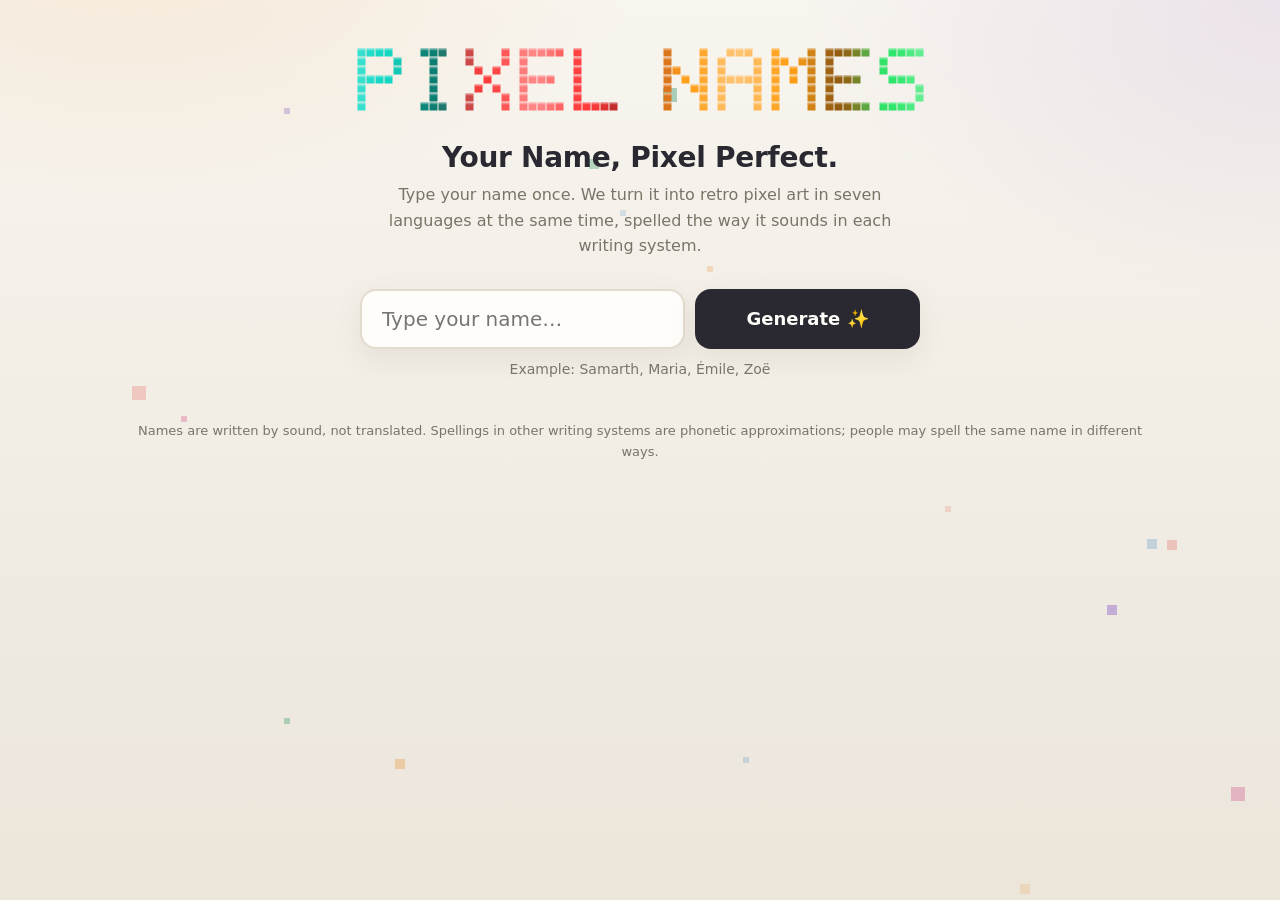
==== index.html @ 426156c0 "Rename Pixel Names – Your Name, Pixel Perfect.html to index.html" ====
<!DOCTYPE html>
<html lang="en">
<head>
<meta charset="utf-8">
<meta name="viewport" content="width=device-width, initial-scale=1, viewport-fit=cover">
<title>Pixel Names – Your Name, Pixel Perfect</title>
<style>
:root{--bg1:#f8f5ef;--bg2:#ebe5da;--card:#fffdf9;--art:#f3eee5;--ink:#2a2830;--mut:#7a7467;--line:#e2dccf;--btn:#2a2830;--btnt:#fffdf9;--sh:0 10px 30px rgba(60,50,30,.08);
box-sizing:border-box;padding-top:env(safe-area-inset-top,0px);padding-bottom:env(safe-area-inset-bottom,0px)}
@media (prefers-color-scheme:dark){:root:not([data-theme="light"]){--bg1:#1b1a1f;--bg2:#141317;--card:#242229;--art:#1c1b20;--ink:#f1ede4;--mut:#a29c8f;--line:#35323b;--btn:#f1ede4;--btnt:#1b1a1f;--sh:0 10px 30px rgba(0,0,0,.35)}}
:root[data-theme="dark"]{--bg1:#1b1a1f;--bg2:#141317;--card:#242229;--art:#1c1b20;--ink:#f1ede4;--mut:#a29c8f;--line:#35323b;--btn:#f1ede4;--btnt:#1b1a1f;--sh:0 10px 30px rgba(0,0,0,.35)}
html{scroll-padding-top:env(safe-area-inset-top,0px)}
*{box-sizing:border-box}
body{margin:0;min-height:100vh;color:var(--ink);font-family:Inter,"Segoe UI",system-ui,-apple-system,sans-serif;background:var(--bg1);
background-image:radial-gradient(900px 500px at 10% -10%,rgba(232,150,58,.14),transparent 60%),radial-gradient(800px 500px at 100% 0%,rgba(139,92,199,.12),transparent 60%),linear-gradient(180deg,var(--bg1),var(--bg2));background-attachment:fixed}
.deco{position:fixed;z-index:0;pointer-events:none;opacity:.5;animation:fl 3s cubic-bezier(.5,0,.5,1) infinite alternate;will-change:transform}
@keyframes fl{from{transform:translate3d(0,0,0)}to{transform:translate3d(0,-80px,0)}}
main{position:relative;z-index:1;max-width:1080px;margin:0 auto;padding:44px 20px 64px}
header{text-align:center}
.sr{position:absolute;width:1px;height:1px;overflow:hidden;clip:rect(0 0 0 0)}
#title{max-width:100%;height:auto}
.sub{font-size:clamp(20px,4vw,28px);font-weight:650;margin:22px 0 8px;letter-spacing:-.01em}
.lead{max-width:520px;margin:0 auto;color:var(--mut);line-height:1.6;font-size:16px}
.box{max-width:560px;margin:30px auto 0;display:flex;gap:10px;flex-wrap:wrap}
.box input{flex:1 1 240px;min-width:0;font:inherit;font-size:20px;padding:16px 20px;border-radius:16px;border:2px solid var(--line);background:var(--card);color:var(--ink);box-shadow:var(--sh);outline:none;transition:border-color .2s,transform .2s}
.box input:focus{border-color:#8a5cc7}
.box input.shake{animation:sh .4s}
@keyframes sh{25%{transform:translateX(-7px)}75%{transform:translateX(7px)}}
button{font:inherit;cursor:pointer}
.go{flex:1 1 140px;padding:16px 26px;border-radius:16px;border:0;font-size:18px;font-weight:700;background:var(--btn);color:var(--btnt);box-shadow:var(--sh);transition:transform .15s,opacity .2s}
.go:hover{transform:translateY(-2px)}.go:active{transform:translateY(1px)}
.hint{margin:12px 0 0;font-size:14px;color:var(--mut);min-height:20px}
#results{margin-top:44px;display:none}
.rh{display:flex;align-items:center;justify-content:space-between;gap:12px;flex-wrap:wrap;margin-bottom:18px}
.rh h2{margin:0;font-size:20px}
.all{padding:11px 18px;border-radius:12px;border:2px solid var(--ink);background:transparent;color:var(--ink);font-weight:650;transition:background .2s,color .2s}
.all:hover{background:var(--ink);color:var(--bg1)}
.grid{display:grid;grid-template-columns:repeat(auto-fit,minmax(min(100%,330px),1fr));gap:20px}
.card{background:var(--card);border:1px solid var(--line);border-radius:22px;padding:18px;box-shadow:var(--sh);display:flex;flex-direction:column;gap:12px;opacity:0;transform:translateY(16px);animation:up .6s cubic-bezier(.2,.8,.2,1) forwards}
@keyframes up{to{opacity:1;transform:none}}
.ch{display:flex;align-items:center;gap:10px}
.dot{width:12px;height:12px;border-radius:3px}
.ln{font-weight:700;font-size:17px}.nat{color:var(--mut);font-size:14px}
.art{background:var(--art);border-radius:14px;min-height:140px;display:grid;place-items:center;overflow:hidden;padding:6px}
.art canvas{display:block;max-width:100%}
.txt{font-size:22px;font-weight:650;text-align:center;overflow-wrap:anywhere}
.note{font-size:13px;color:var(--mut);text-align:center;margin-top:-6px;line-height:1.4}
.dl{padding:12px;border-radius:12px;border:1px solid var(--line);background:transparent;color:var(--ink);font-weight:650;transition:background .2s}
.dl:hover{background:var(--art)}
footer{margin-top:40px;text-align:center;color:var(--mut);font-size:13px;line-height:1.6}
#toast{position:fixed;left:50%;bottom:calc(24px + env(safe-area-inset-bottom,0px));transform:translate(-50%,30px);background:var(--btn);color:var(--btnt);padding:11px 18px;border-radius:12px;font-size:14px;opacity:0;transition:.3s;z-index:9;pointer-events:none}
#toast.on{opacity:1;transform:translate(-50%,0)}
@media (prefers-reduced-motion:reduce){*{animation-duration:.01s!important}.deco{animation:none!important}}
</style>
</head>
<body>
<main>
<header>
<h1 class="sr">Pixel Names</h1>
<canvas id="title" aria-hidden="true"></canvas>
<p class="sub">Your Name, Pixel Perfect.</p>
<p class="lead">Type your name once. We turn it into retro pixel art in seven languages at the same time, spelled the way it sounds in each writing system.</p>
<div class="box">
<input id="name" type="text" maxlength="24" placeholder="Type your name…" autocomplete="off" aria-label="Your name">
<button class="go" id="go">Generate ✨</button>
</div>
<p class="hint" id="hint">Example: Samarth, Maria, Émile, Zoë</p>
</header>
<section id="results" aria-live="polite">
<div class="rh"><h2 id="rt"></h2><button class="all" id="all">⬇ Download all (one image)</button></div>
<div class="grid" id="grid"></div>
</section>
<footer>Names are written by sound, not translated. Spellings in other writing systems are phonetic approximations; people may spell the same name in different ways.</footer>
</main>
<div id="toast"></div>
<script>
/* ---------- 5x7 pixel alphabet (Latin) ---------- */
const F={A:[14,17,17,31,17,17,17],B:[30,17,17,30,17,17,30],C:[14,17,16,16,16,17,14],D:[30,17,17,17,17,17,30],E:[31,16,16,30,16,16,31],F:[31,16,16,30,16,16,16],G:[14,17,16,23,17,17,15],H:[17,17,17,31,17,17,17],I:[14,4,4,4,4,4,14],J:[7,2,2,2,2,18,12],K:[17,18,20,24,20,18,17],L:[16,16,16,16,16,16,31],M:[17,27,21,21,17,17,17],N:[17,17,25,21,19,17,17],O:[14,17,17,17,17,17,14],P:[30,17,17,30,16,16,16],Q:[14,17,17,17,21,18,13],R:[30,17,17,30,20,18,17],S:[15,16,16,14,1,1,30],T:[31,4,4,4,4,4,4],U:[17,17,17,17,17,17,14],V:[17,17,17,17,17,10,4],W:[17,17,17,21,21,21,10],X:[17,17,10,4,10,17,17],Y:[17,17,10,4,4,4,4],Z:[31,1,2,4,8,16,31],'-':[0,0,0,31,0,0,0],"'":[4,4,8,0,0,0,0],'.':[0,0,0,0,0,12,12]};
const MK={'\u0301':[2,4],'\u0300':[8,4],'\u0302':[4,10],'\u0308':[10,0],'\u0303':[12,3],'\u030a':[12,12],'\u030c':[10,4]};
function latinGrid(str){
  const T=[];
  for(const ch of str.toUpperCase().normalize('NFD')){
    if(/[\u0300-\u036f]/.test(ch)){ if(!T.length) return null; T[T.length-1].m.push(ch); } else T.push({c:ch,m:[]});
  }
  if(!T.length) return null;
  for(const t of T){ if(t.c!==' '&&!F[t.c]) return null; for(const m of t.m) if(!MK[m]&&m!=='\u0327'&&m!=='\u0328') return null; }
  const top=T.some(t=>t.m.some(m=>MK[m])), bot=T.some(t=>t.m.some(m=>m==='\u0327'||m==='\u0328'));
  const o=top?2:0,h=o+7+(bot?1:0),w=T.reduce((s,t)=>s+(t.c===' '?3:5)+1,-1);
  const cells=Array.from({length:h},()=>new Uint8Array(w));let x=0;
  for(const t of T){
    if(t.c===' '){x+=4;continue;}
    for(let r=0;r<7;r++)for(let b=0;b<5;b++)if((F[t.c][r]>>(4-b))&1)cells[o+r][x+b]=1;
    for(const m of t.m){
      if(MK[m])MK[m].forEach((bits,r)=>{for(let b=0;b<5;b++)if((bits>>(4-b))&1)cells[r][x+b]=1;});
      else cells[o+7][x+2]=1;
    }
    x+=6;
  }
  return {w,h,cells};
}
/* ---------- glyph processing for other scripts: draw tiny, threshold to a pixel grid ---------- */
function raster(text,size,font,rtl,wt){
  const c=document.createElement('canvas'),g=c.getContext('2d',{willReadFrequently:true});
  const f=(wt||700)+' '+size+'px '+font;g.font=f;
  const W=Math.ceil(g.measureText(text).width)+size*2,H=size*3;
  c.width=W;c.height=H;g.font=f;g.direction=rtl?'rtl':'ltr';g.textAlign='center';g.textBaseline='middle';g.fillStyle='#000';g.fillText(text,W/2,H/2);
  const d=g.getImageData(0,0,W,H).data;let x0=W,x1=-1,y0=H,y1=-1;
  for(let y=0;y<H;y++)for(let x=0;x<W;x++)if(d[(y*W+x)*4+3]>120){if(x<x0)x0=x;if(x>x1)x1=x;if(y<y0)y0=y;if(y>y1)y1=y;}
  if(x1<0)return null;
  const w=x1-x0+1,h=y1-y0+1,cells=Array.from({length:h},()=>new Uint8Array(w));
  for(let y=0;y<h;y++)for(let x=0;x<w;x++)if(d[((y+y0)*W+x+x0)*4+3]>120)cells[y][x]=1;
  return {w,h,cells};
}
/* ---------- transliteration ---------- */
const clean=n=>n.normalize('NFD').replace(/[\u0300-\u036f]/g,'').toLowerCase().replace(/[^a-z\s'-]/g,'').replace(/['-]/g,' ').trim().split(/\s+/).filter(Boolean);
const K={'':'アイウエオ',k:'カキクケコ',g:'ガギグゲゴ',s:'サシスセソ',z:'ザジズゼゾ',n:'ナニヌネノ',h:'ハヒフヘホ',b:'バビブベボ',p:'パピプペポ',m:'マミムメモ',r:'ラリルレロ',y:['ヤ','イ','ユ','イェ','ヨ'],w:['ワ','ウィ','ウ','ウェ','ウォ'],f:['ファ','フィ','フ','フェ','フォ'],v:['ヴァ','ヴィ','ヴ','ヴェ','ヴォ'],t:['タ','ティ','トゥ','テ','ト'],d:['ダ','ディ','ドゥ','デ','ド'],sh:['シャ','シ','シュ','シェ','ショ'],ch:['チャ','チ','チュ','チェ','チョ'],j:['ジャ','ジ','ジュ','ジェ','ジョ']};
const KD={t:'ト',d:'ド',sh:'シュ',ch:'チ',j:'ジ',h:'ハ'};
function kana(w){
  w=w.replace(/ph/g,'f').replace(/th/g,'t').replace(/kh/g,'k').replace(/gh/g,'g').replace(/ck/g,'k').replace(/qu/g,'kw').replace(/x/g,'ks').replace(/q/g,'k').replace(/c(?=[eiy])/g,'s').replace(/c/g,'k').replace(/l/g,'r');
  const V='aeiou';let o='',i=0;
  while(i<w.length){
    const c=w[i];
    if(V.includes(c)){o+=(i>0&&w[i-1]===c)?'ー':K[''][V.indexOf(c)];i++;continue;}
    let con=c;const two=w.substr(i,2);if(two==='sh'||two==='ch')con=two;
    const nx=w[i+con.length];
    if(con==='n'&&!(nx&&V.includes(nx))){o+='ン';i++;continue;}
    if(con.length===1&&nx===c&&c!=='n'&&c!=='m'){o+='ッ';i++;continue;}
    const T=K[con];if(!T){i++;continue;}
    if(nx&&V.includes(nx)){o+=T[V.indexOf(nx)];i+=con.length+1;}
    else{o+=KD[con]||T[2];i+=con.length;}
  }
  return o;
}
const AC={b:'ب',d:'د',f:'ف',h:'ه',j:'ج',k:'ك',l:'ل',m:'م',n:'ن',p:'ب',q:'ق',r:'ر',s:'س',t:'ت',v:'ف',w:'و',y:'ي',z:'ز',sh:'ش',ch:'تش',th:'ث',kh:'خ',gh:'غ',ph:'ف',dh:'ذ',ck:'ك'};
function arabic(w){
  const V='aeiou',cc=(w.match(/[^aeiou]/g)||[]).length;let o='',i=0,vc=0,prev='';
  while(i<w.length){
    const c=w[i],t=w.substr(i,2),nx=w[i+1];
    if(V.includes(c)){
      const first=i===0,last=i===w.length-1;let r;
      if(nx===c){r={a:'ا',e:'ي',i:'ي',o:'و',u:'و'}[c];i+=2;}
      else{
        if(first)r={a:'أ',e:'إ',i:'إ',o:'أو',u:'أو'}[c];
        else if(last)r={a:'ا',e:'',i:'ي',o:'و',u:'و'}[c];
        else r={a:(vc>0||cc<3)?'ا':'',e:'',i:'ي',o:'و',u:'و'}[c];
        i++;
      }
      o+=r;vc++;prev='';continue;
    }
    if(AC[t]){o+=AC[t];i+=2;prev=t;continue;}
    let r=AC[c];
    if(c==='c')r=/[eiy]/.test(nx||'')?'س':'ك';
    if(c==='g')r=/[eiy]/.test(nx||'')?'ج':'غ';
    if(c==='x')r='كس';
    if(r&&c!==prev)o+=r;
    prev=c;i++;
  }
  return o;
}
const KR='Apple SD Gothic Neo,Malgun Gothic,Noto Sans CJK KR,Noto Sans KR,sans-serif',ZH='PingFang SC,Microsoft YaHei,Noto Sans CJK SC,Noto Sans SC,sans-serif';
const prep=w=>w.replace(/ph/g,'f').replace(/th/g,'t').replace(/kh/g,'k').replace(/gh/g,'g').replace(/ck/g,'k').replace(/qu/g,'kw').replace(/x/g,'ks').replace(/q/g,'k').replace(/c(?=[eiy])/g,'s').replace(/c/g,'k').replace(/([^aeiou])\1/g,'$1');
/* Korean: Latin sounds -> Hangul syllable blocks */
function hangul(w){
  w=prep(w).replace(/er$/,'ə').replace(/([aeiou])r$/,'$1').replace(/y(?![aeiou])/g,'i').replace(/w(?![aeiou])/g,'u');
  const V='aeiouə',ON={g:0,n:2,d:3,r:5,l:5,m:6,b:7,s:9,j:12,z:12,ch:14,k:15,t:16,p:17,f:17,v:7,h:18,sh:9},
  VW={a:0,e:5,i:20,o:8,u:13,'ə':4},VY={a:2,e:7,i:20,o:12,u:17,'ə':6},VX={a:9,e:15,i:16,o:14,u:13,'ə':14},CD={n:4,m:16,l:8,ng:21};
  const S=[];let i=0;
  while(i<w.length){
    const c=w[i],two=w.substr(i,2),n1=w[i+1]||'';
    if(!/[a-zə]/.test(c)){i++;continue;}
    if(V.includes(c)){S.push({o:11,v:VW[c],c:0});i++;continue;}
    if((c==='y'||c==='w')&&V.includes(n1)){S.push({o:11,v:(c==='y'?VY:VX)[n1],c:0});i+=2;continue;}
    const key=(two==='sh'||two==='ch'||(two==='ng'&&!V.includes(w[i+2]||'')))?two:c,n=key.length,nx=w[i+n]||'';
    if(V.includes(nx)){S.push({o:ON[key]??11,v:(key==='sh'?VY:VW)[nx],c:0});i+=n+1;continue;}
    const pv=S[S.length-1];
    if(pv&&!pv.c&&CD[key]&&pv.v!==18)pv.c=CD[key];
    else S.push({o:ON[key]??11,v:18,c:0});
    i+=n;
  }
  return S.map(s=>String.fromCharCode(0xAC00+(s.o*21+s.v)*28+s.c)).join('');
}
/* Mandarin: sound-based Chinese characters, as used for foreign names */
const CH={'':'阿埃伊奥乌',b:'巴贝比博布',c:'卡塞西科库',d:'达德迪多杜',f:'法费菲福富',g:'加格吉戈古',h:'哈赫希霍胡',j:'贾杰吉乔朱',k:'卡凯基科库',l:'拉勒利洛卢',m:'马梅米莫穆',n:'娜内尼诺努',p:'帕佩皮波普',r:'拉雷里罗鲁',s:'萨塞西索苏',t:'塔特蒂托图',v:'瓦维维沃武',w:'瓦韦威沃乌',y:'雅耶伊约尤',z:'扎泽兹佐祖',sh:'沙谢希肖舒',ch:'查切奇乔楚'};
const CZ={b:'布',c:'克',d:'德',f:'夫',g:'格',h:'赫',j:'吉',k:'克',l:'尔',m:'姆',n:'恩',p:'普',r:'尔',s:'斯',t:'特',v:'夫',w:'夫',y:'伊',z:'兹',sh:'什',ch:'奇'};
function hanzi(w){
  w=prep(w).replace(/ng(?![aeiou])/g,'n');const V='aeiou';let o='',i=0;
  while(i<w.length){
    const c=w[i];if(!/[a-z]/.test(c)){i++;continue;}
    if(V.includes(c)){o+=CH[''][V.indexOf(c)];i++;continue;}
    const two=w.substr(i,2),key=(two==='sh'||two==='ch')?two:c,nx=w[i+key.length];
    if(CH[key]&&nx&&V.includes(nx)){o+=CH[key][V.indexOf(nx)];i+=key.length+1;}
    else{o+=CZ[key]||'';i+=key.length;}
  }
  return o;
}
/* Russian: Latin sounds -> Cyrillic */
const RU={a:'а',b:'б',d:'д',e:'е',f:'ф',g:'г',h:'х',i:'и',j:'дж',k:'к',l:'л',m:'м',n:'н',o:'о',p:'п',r:'р',s:'с',t:'т',u:'у',v:'в',w:'в',z:'з'},RT={sh:'ш',ch:'ч',zh:'ж',kh:'х',ts:'ц',ph:'ф',th:'т',ck:'к',ya:'я',yu:'ю',yo:'ё',ye:'е',ee:'и',oo:'у'};
function russian(w){
  let o='',i=0;
  while(i<w.length){
    const t=w.substr(i,2),c=w[i],nx=w[i+1]||'';
    if(RT[t]){o+=RT[t];i+=2;continue;}
    let r;
    if(c==='c')r=/[eiy]/.test(nx)?'с':'к';
    else if(c==='x')r='кс';
    else if(c==='q')r='к';
    else if(c==='y')r=(i>0&&'aeiou'.includes(w[i-1]))?'й':'и';
    else if(c==='e'&&i===0)r='э';
    else r=RU[c];
    o+=r||'';i++;
  }
  return o;
}
/* Thai: Latin sounds -> Thai script */
const TH='Thonburi,Leelawadee UI,Tahoma,Noto Sans Thai,sans-serif';
const TC={b:'บ',d:'ด',f:'ฟ',g:'ก',h:'ฮ',j:'จ',k:'ค',l:'ล',m:'ม',n:'น',p:'พ',r:'ร',s:'ส',t:'ท',v:'ว',w:'ว',y:'ย',z:'ซ',sh:'ช',ch:'ช'};
function thai(w){
  w=prep(w).replace(/ee/g,'i').replace(/oo/g,'u').replace(/a([^aeiou])e$/,'e$1').replace(/e$/,'').replace(/y(?![aeiou])/g,'i');
  const V='aeiou',mk=(c,v)=>v==='e'?'เ'+c:v==='o'?'โ'+c:v==='a'?c+'า':v==='i'?c+'ิ':c+'ู';let o='',i=0;
  while(i<w.length){
    const c=w[i];if(!/[a-z]/.test(c)){i++;continue;}
    if(V.includes(c)){o+={a:'อา',e:'เอ',i:'อิ',o:'โอ',u:'อู'}[c];i++;continue;}
    const two=w.substr(i,2),key=(two==='sh'||two==='ch')?two:c,nx=w[i+key.length]||'',t=TC[key]||'';
    if(V.includes(nx)){o+=mk(t,nx);i+=key.length+1;}
    else{o+=t+((key==='r'&&i>0&&V.includes(w[i-1]))?'์':'');i+=key.length;}
  }
  return o;
}
/* ---------- languages ---------- */
const JP='"Hiragino Sans","Yu Gothic","Noto Sans CJK JP","Noto Sans JP",Meiryo,sans-serif',AR='"Noto Naskh Arabic","Geeza Pro","Segoe UI",Tahoma,Arial,sans-serif',SS='system-ui,"Segoe UI",Arial,sans-serif';
const LANGS=[
 {id:'english',name:'English',nat:'English',col:'#e2574c',k:'l'},
 {id:'arabic',name:'Arabic',nat:'العربية',col:'#e8963a',k:'a'},
 {id:'japanese',name:'Japanese',nat:'日本語',col:'#3d9a6b',k:'j'},
 {id:'korean',name:'Korean',nat:'한국어',col:'#3b82c4',k:'k'},
 {id:'chinese',name:'Chinese (Mandarin)',nat:'中文',col:'#8a5cc7',k:'z'},
 {id:'russian',name:'Russian',nat:'Русский',col:'#d1478a',k:'r'},
 {id:'thai',name:'Thai',nat:'ไทย',col:'#2aa6a6',k:'t'}];
function build(name){
  const hasAr=/[\u0600-\u06FF]/.test(name),hasJP=/[\u3040-\u30ff\u4e00-\u9fff]/.test(name);
  const hasTH=/[฀-๿]/.test(name),words=clean(name),hasKR=/[가-힣]/.test(name),hasZH=/[一-鿿]/.test(name),hasCY=/[Ѐ-ӿ]/.test(name);
  return LANGS.map(L=>{
    let text='',grid=null,note='';
    if(L.k==='l'){
      text=name;grid=latinGrid(name)||raster(name,22,SS,false);
      note='Names stay the same in '+L.name+'.';
    }else if(L.k==='a'){
      text=hasAr?name:words.map(arabic).join(' ');
      grid=text?raster(text,26,AR,true):null;note=hasAr?'Written as typed.':'Phonetic spelling, read right to left.';
    }else if(L.k==='j'){
      text=hasJP?name:words.map(kana).join('・');
      grid=text?raster(text,20,JP,false):null;note=hasJP?'Written as typed.':'Phonetic spelling in Katakana.';
    }else if(L.k==='k'){
      text=hasKR?name:words.map(hangul).join(' ');
      grid=text?raster(text,26,KR,false,600):null;note=hasKR?'Written as typed.':'Phonetic spelling in Hangul.';
    }else if(L.k==='z'){
      text=hasZH?name:words.map(hanzi).join('·');
      grid=text?raster(text,28,ZH,false,500):null;note=hasZH?'Written as typed.':'Sound-based characters (spelled by sound, not meaning).';
    }else if(L.k==='t'){
      text=hasTH?name:words.map(thai).join(' ');
      grid=text?raster(text,26,TH,false,600):null;note=hasTH?'Written as typed.':'Phonetic spelling in Thai script.';
    }else{
      text=hasCY?name:words.map(russian).join(' ');
      grid=text?raster(text,22,SS,false):null;note=hasCY?'Written as typed.':'Phonetic spelling in Cyrillic.';
    }
    if(!grid){text='';note='This name can’t be written in '+L.name+' script.';}
    return {...L,text,grid,note};
  });
}
/* ---------- pixel-grid drawing: every pixel is a real square ---------- */
const rnd=(x,y)=>(((x*73856093)^(y*19349663))>>>0)%100/100;
function draw(cv,g,col,cell,o={}){
  const pad=o.pad??8,dpr=o.dpr??(window.devicePixelRatio||1),p=o.prog??1,gap=Math.max(1,Math.round(cell*.12));
  const W=g.w*cell+pad*2,H=g.h*cell+pad*2;
  cv.width=Math.round(W*dpr);cv.height=Math.round(H*dpr);cv.style.width=W+'px';cv.style.height=H+'px';
  const x=cv.getContext('2d');x.setTransform(dpr,0,0,dpr,0,0);x.clearRect(0,0,W,H);
  if(o.bg){x.fillStyle=o.bg;x.fillRect(0,0,W,H);}
  for(let y=0;y<g.h;y++)for(let i=0;i<g.w;i++){
    if(!g.cells[y][i]||(p<1&&rnd(i,y)>p))continue;
    const px=pad+i*cell+gap/2,py=pad+y*cell+gap/2,s=cell-gap;
    x.fillStyle=typeof col==='function'?col(i,g.w):col;x.fillRect(px,py,s,s);
    x.fillStyle='rgba(255,255,255,.3)';x.fillRect(px,py,s,Math.max(1,s*.22));
  }
}
/* ---------- title drawn with the same engine ---------- */
const PAL=LANGS.map(l=>l.col);
const VIV=['#ff3b3b','#ff9f1a','#2ee66b','#2f9bff','#a855ff','#ff3dac','#14d9c5'];
const RGB=VIV.flatMap(h=>{const c=[1,3,5].map(k=>parseInt(h.substr(k,2),16)),m=(t,a)=>c.map(v=>Math.round(v+(t-v)*a));return [c,m(255,.38),c,m(0,.42)];});
function pc(p){p=(((p%1)+1)%1)*RGB.length;const a=Math.floor(p),f=p-a,A=RGB[a%RGB.length],B=RGB[(a+1)%RGB.length],s=f*f*(3-2*f);return 'rgb('+A.map((v,k)=>Math.round(v+(B[k]-v)*s)).join(',')+')';}
let TG=null,TCELL=8;
function paintTitle(now){draw(document.getElementById('title'),TG,(i,w)=>pc(i/w*.4-now/15000),TCELL,{pad:4});}
function drawTitle(){
  TG=latinGrid('PIXEL NAMES');
  TCELL=Math.max(3,Math.min(9,Math.floor((Math.min(innerWidth-48,720))/TG.w)));
  paintTitle(performance.now());
}
/* ---------- UI ---------- */
const $=id=>document.getElementById(id);
let R=[],gen=0,DL=null,NAME='';
try{window.claude&&claude.use('downloads').then(d=>DL=d).catch(()=>{});}catch(e){}
function toast(m){const t=$('toast');t.textContent=m;t.classList.add('on');clearTimeout(toast.t);toast.t=setTimeout(()=>t.classList.remove('on'),2400);}
async function save(blob,fn){
  if(DL){try{await DL.save({filename:fn,data:blob});toast('Saved '+fn);}catch(e){if(e&&e.code==='declined')return;toast('Could not save the file here.');}return;}
  const a=document.createElement('a');a.href=URL.createObjectURL(blob);a.download=fn;document.body.appendChild(a);a.click();a.remove();setTimeout(()=>URL.revokeObjectURL(a.href),4000);
}
const toBlob=cv=>new Promise(r=>cv.toBlob(r,'image/png'));
const slug=s=>s.toLowerCase().normalize('NFD').replace(/[^a-z0-9]+/g,'-').replace(/^-|-$/g,'')||'name';
async function dlOne(r){
  const cv=document.createElement('canvas'),cell=Math.min(24,Math.floor(2400/r.grid.w));
  draw(cv,r.grid,r.col,cell,{pad:cell*3,bg:'#f8f5ef',dpr:1});
  save(await toBlob(cv),'pixel-name-'+slug(NAME)+'-'+r.id+'.png');
}
async function dlAll(){
  const items=R.filter(r=>r.grid),W=1400,rowPad=70;let H=130;
  const cells=items.map(r=>{const c=Math.min(14,Math.floor((W-160)/r.grid.w));H+=r.grid.h*c+rowPad+30;return c;});
  const cv=document.createElement('canvas');cv.width=W;cv.height=H;const x=cv.getContext('2d');
  x.fillStyle='#f8f5ef';x.fillRect(0,0,W,H);x.fillStyle='#2a2830';x.font='700 38px '+SS;x.textBaseline='top';x.fillText('Pixel Names · '+NAME,60,40);
  let y=120;
  items.forEach((r,i)=>{
    x.fillStyle=r.col;x.fillRect(60,y+6,16,16);x.fillStyle='#2a2830';x.font='700 24px '+SS;x.fillText(r.name+' · '+r.nat,88,y);
    const t=document.createElement('canvas');draw(t,r.grid,r.col,cells[i],{pad:0,dpr:1});
    x.drawImage(t,80,y+46);y+=r.grid.h*cells[i]+rowPad+30;
  });
  save(await toBlob(cv),'pixel-name-'+slug(NAME)+'-all.png');
}
function layout(animate){
  const my=++gen;
  R.forEach((r,i)=>{
    if(!r.grid)return;
    const aw=r.art.clientWidth-12,cell=Math.max(2,Math.min(14,Math.floor((aw-16)/r.grid.w)));
    if(!animate){draw(r.cv,r.grid,r.col,cell);return;}
    const t0=performance.now()+i*110;
    const step=now=>{
      if(my!==gen)return;const p=Math.max(0,Math.min(1,(now-t0)/700));
      draw(r.cv,r.grid,r.col,cell,{prog:p});if(p<1)requestAnimationFrame(step);
    };
    requestAnimationFrame(step);
  });
}
function generate(){
  const inp=$('name'),name=inp.value.replace(/\s+/g,' ').trim().slice(0,24);
  if(!name){inp.classList.remove('shake');void inp.offsetWidth;inp.classList.add('shake');$('hint').textContent='Please type your name first 🙂';inp.focus();return;}
  $('hint').textContent='';NAME=name;
  const grid=$('grid');grid.innerHTML='';
  R=build(name);
  R.forEach((r,i)=>{
    const c=document.createElement('article');c.className='card';c.style.animationDelay=i*90+'ms';
    c.innerHTML='<div class="ch"><span class="dot"></span><span class="ln"></span><span class="nat"></span></div><div class="art"></div><div class="txt"></div><div class="note"></div>';
    c.querySelector('.dot').style.background=r.col;c.querySelector('.ln').textContent=r.name;c.querySelector('.nat').textContent=r.nat;
    c.querySelector('.txt').textContent=r.text||'—';c.querySelector('.note').textContent=r.note;
    if(r.k==='a')c.querySelector('.txt').dir='rtl';
    r.art=c.querySelector('.art');
    if(r.grid){
      r.cv=document.createElement('canvas');r.art.appendChild(r.cv);
      const b=document.createElement('button');b.className='dl';b.textContent='⬇ Download PNG';b.onclick=()=>dlOne(r);c.appendChild(b);
    }
    grid.appendChild(c);
  });
  $('rt').textContent='“'+name+'” in seven languages';
  $('results').style.display='block';
  layout(true);
  setTimeout(()=>$('results').scrollIntoView({behavior:'smooth',block:'start'}),80);
}
$('go').onclick=generate;
$('all').onclick=dlAll;
$('name').addEventListener('keydown',e=>{if(e.key==='Enter')generate();});
let rt;addEventListener('resize',()=>{clearTimeout(rt);rt=setTimeout(()=>{drawTitle();if(R.length)layout(false);},150);});
drawTitle();
(function flow(t){if(!matchMedia('(prefers-reduced-motion:reduce)').matches)paintTitle(t);requestAnimationFrame(flow);})(0);
for(let i=0;i<16;i++){
  const d=document.createElement('div'),s=6+Math.floor(Math.random()*3)*4;
  d.className='deco';d.style.cssText='width:'+s+'px;height:'+s+'px;left:'+Math.random()*100+'%;top:'+Math.random()*100+'%;background:'+PAL[i%6]+';animation-delay:-'+Math.random()*3+'s;opacity:'+(.18+Math.random()*.25);
  document.body.appendChild(d);
}
</script>
</body>
</html>
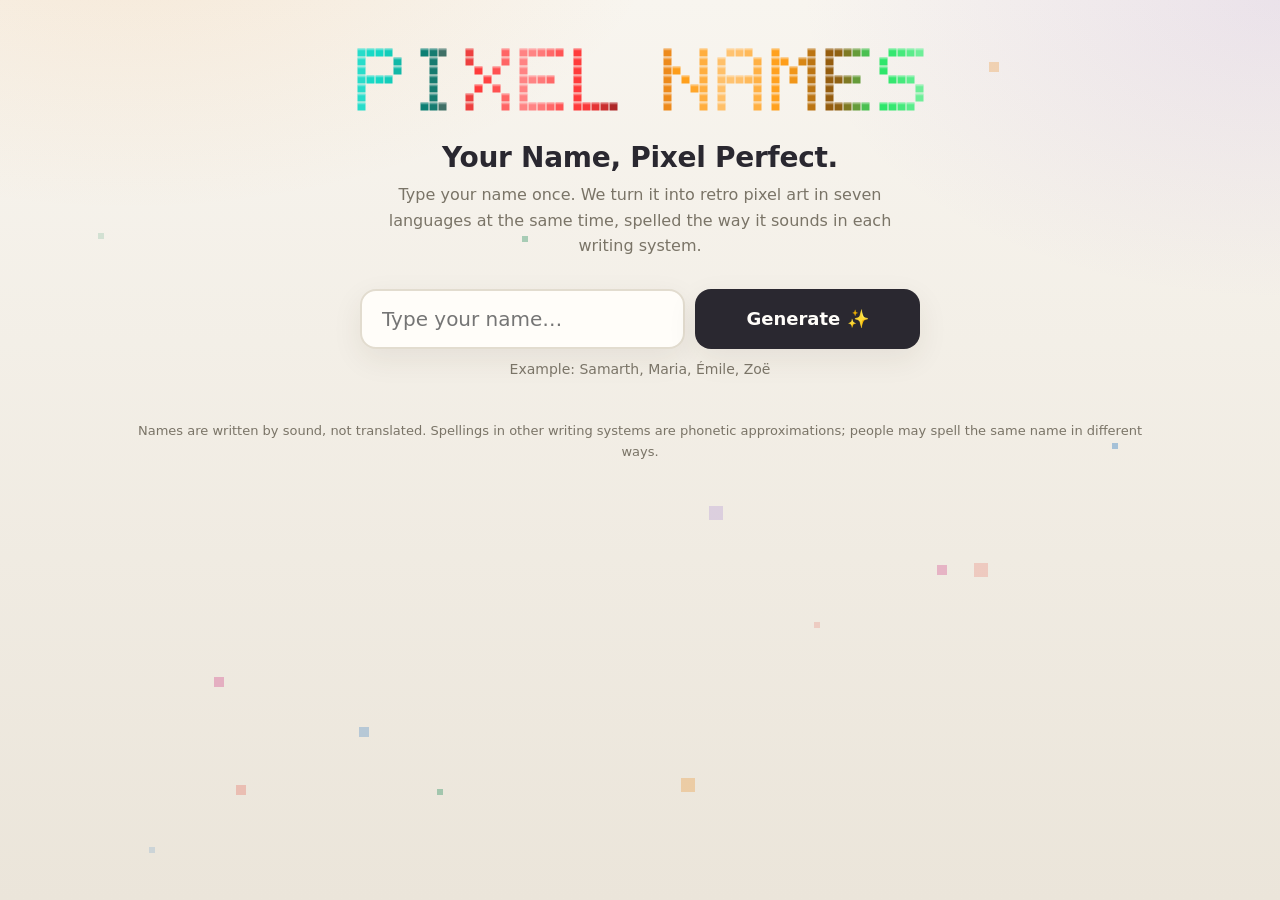
==== commit 215e5073: "Remove commented-out code and clean up functions" ====
--- a/index.html
+++ b/index.html
@@ -74,7 +74,6 @@
 </main>
 <div id="toast"></div>
 <script>
-/* ---------- 5x7 pixel alphabet (Latin) ---------- */
 const F={A:[14,17,17,31,17,17,17],B:[30,17,17,30,17,17,30],C:[14,17,16,16,16,17,14],D:[30,17,17,17,17,17,30],E:[31,16,16,30,16,16,31],F:[31,16,16,30,16,16,16],G:[14,17,16,23,17,17,15],H:[17,17,17,31,17,17,17],I:[14,4,4,4,4,4,14],J:[7,2,2,2,2,18,12],K:[17,18,20,24,20,18,17],L:[16,16,16,16,16,16,31],M:[17,27,21,21,17,17,17],N:[17,17,25,21,19,17,17],O:[14,17,17,17,17,17,14],P:[30,17,17,30,16,16,16],Q:[14,17,17,17,21,18,13],R:[30,17,17,30,20,18,17],S:[15,16,16,14,1,1,30],T:[31,4,4,4,4,4,4],U:[17,17,17,17,17,17,14],V:[17,17,17,17,17,10,4],W:[17,17,17,21,21,21,10],X:[17,17,10,4,10,17,17],Y:[17,17,10,4,4,4,4],Z:[31,1,2,4,8,16,31],'-':[0,0,0,31,0,0,0],"'":[4,4,8,0,0,0,0],'.':[0,0,0,0,0,12,12]};
 const MK={'\u0301':[2,4],'\u0300':[8,4],'\u0302':[4,10],'\u0308':[10,0],'\u0303':[12,3],'\u030a':[12,12],'\u030c':[10,4]};
 function latinGrid(str){
@@ -98,7 +97,6 @@
   }
   return {w,h,cells};
 }
-/* ---------- glyph processing for other scripts: draw tiny, threshold to a pixel grid ---------- */
 function raster(text,size,font,rtl,wt){
   const c=document.createElement('canvas'),g=c.getContext('2d',{willReadFrequently:true});
   const f=(wt||700)+' '+size+'px '+font;g.font=f;
@@ -110,8 +108,7 @@
   const w=x1-x0+1,h=y1-y0+1,cells=Array.from({length:h},()=>new Uint8Array(w));
   for(let y=0;y<h;y++)for(let x=0;x<w;x++)if(d[((y+y0)*W+x+x0)*4+3]>120)cells[y][x]=1;
   return {w,h,cells};
-}
-/* ---------- transliteration ---------- */
+  }
 const clean=n=>n.normalize('NFD').replace(/[\u0300-\u036f]/g,'').toLowerCase().replace(/[^a-z\s'-]/g,'').replace(/['-]/g,' ').trim().split(/\s+/).filter(Boolean);
 const K={'':'アイウエオ',k:'カキクケコ',g:'ガギグゲゴ',s:'サシスセソ',z:'ザジズゼゾ',n:'ナニヌネノ',h:'ハヒフヘホ',b:'バビブベボ',p:'パピプペポ',m:'マミムメモ',r:'ラリルレロ',y:['ヤ','イ','ユ','イェ','ヨ'],w:['ワ','ウィ','ウ','ウェ','ウォ'],f:['ファ','フィ','フ','フェ','フォ'],v:['ヴァ','ヴィ','ヴ','ヴェ','ヴォ'],t:['タ','ティ','トゥ','テ','ト'],d:['ダ','ディ','ドゥ','デ','ド'],sh:['シャ','シ','シュ','シェ','ショ'],ch:['チャ','チ','チュ','チェ','チョ'],j:['ジャ','ジ','ジュ','ジェ','ジョ']};
 const KD={t:'ト',d:'ド',sh:'シュ',ch:'チ',j:'ジ',h:'ハ'};
@@ -159,7 +156,6 @@
 }
 const KR='Apple SD Gothic Neo,Malgun Gothic,Noto Sans CJK KR,Noto Sans KR,sans-serif',ZH='PingFang SC,Microsoft YaHei,Noto Sans CJK SC,Noto Sans SC,sans-serif';
 const prep=w=>w.replace(/ph/g,'f').replace(/th/g,'t').replace(/kh/g,'k').replace(/gh/g,'g').replace(/ck/g,'k').replace(/qu/g,'kw').replace(/x/g,'ks').replace(/q/g,'k').replace(/c(?=[eiy])/g,'s').replace(/c/g,'k').replace(/([^aeiou])\1/g,'$1');
-/* Korean: Latin sounds -> Hangul syllable blocks */
 function hangul(w){
   w=prep(w).replace(/er$/,'ə').replace(/([aeiou])r$/,'$1').replace(/y(?![aeiou])/g,'i').replace(/w(?![aeiou])/g,'u');
   const V='aeiouə',ON={g:0,n:2,d:3,r:5,l:5,m:6,b:7,s:9,j:12,z:12,ch:14,k:15,t:16,p:17,f:17,v:7,h:18,sh:9},
@@ -179,7 +175,6 @@
   }
   return S.map(s=>String.fromCharCode(0xAC00+(s.o*21+s.v)*28+s.c)).join('');
 }
-/* Mandarin: sound-based Chinese characters, as used for foreign names */
 const CH={'':'阿埃伊奥乌',b:'巴贝比博布',c:'卡塞西科库',d:'达德迪多杜',f:'法费菲福富',g:'加格吉戈古',h:'哈赫希霍胡',j:'贾杰吉乔朱',k:'卡凯基科库',l:'拉勒利洛卢',m:'马梅米莫穆',n:'娜内尼诺努',p:'帕佩皮波普',r:'拉雷里罗鲁',s:'萨塞西索苏',t:'塔特蒂托图',v:'瓦维维沃武',w:'瓦韦威沃乌',y:'雅耶伊约尤',z:'扎泽兹佐祖',sh:'沙谢希肖舒',ch:'查切奇乔楚'};
 const CZ={b:'布',c:'克',d:'德',f:'夫',g:'格',h:'赫',j:'吉',k:'克',l:'尔',m:'姆',n:'恩',p:'普',r:'尔',s:'斯',t:'特',v:'夫',w:'夫',y:'伊',z:'兹',sh:'什',ch:'奇'};
 function hanzi(w){
@@ -193,7 +188,6 @@
   }
   return o;
 }
-/* Russian: Latin sounds -> Cyrillic */
 const RU={a:'а',b:'б',d:'д',e:'е',f:'ф',g:'г',h:'х',i:'и',j:'дж',k:'к',l:'л',m:'м',n:'н',o:'о',p:'п',r:'р',s:'с',t:'т',u:'у',v:'в',w:'в',z:'з'},RT={sh:'ш',ch:'ч',zh:'ж',kh:'х',ts:'ц',ph:'ф',th:'т',ck:'к',ya:'я',yu:'ю',yo:'ё',ye:'е',ee:'и',oo:'у'};
 function russian(w){
   let o='',i=0;
@@ -211,7 +205,6 @@
   }
   return o;
 }
-/* Thai: Latin sounds -> Thai script */
 const TH='Thonburi,Leelawadee UI,Tahoma,Noto Sans Thai,sans-serif';
 const TC={b:'บ',d:'ด',f:'ฟ',g:'ก',h:'ฮ',j:'จ',k:'ค',l:'ล',m:'ม',n:'น',p:'พ',r:'ร',s:'ส',t:'ท',v:'ว',w:'ว',y:'ย',z:'ซ',sh:'ช',ch:'ช'};
 function thai(w){
@@ -226,7 +219,6 @@
   }
   return o;
 }
-/* ---------- languages ---------- */
 const JP='"Hiragino Sans","Yu Gothic","Noto Sans CJK JP","Noto Sans JP",Meiryo,sans-serif',AR='"Noto Naskh Arabic","Geeza Pro","Segoe UI",Tahoma,Arial,sans-serif',SS='system-ui,"Segoe UI",Arial,sans-serif';
 const LANGS=[
  {id:'english',name:'English',nat:'English',col:'#e2574c',k:'l'},
@@ -267,7 +259,6 @@
     return {...L,text,grid,note};
   });
 }
-/* ---------- pixel-grid drawing: every pixel is a real square ---------- */
 const rnd=(x,y)=>(((x*73856093)^(y*19349663))>>>0)%100/100;
 function draw(cv,g,col,cell,o={}){
   const pad=o.pad??8,dpr=o.dpr??(window.devicePixelRatio||1),p=o.prog??1,gap=Math.max(1,Math.round(cell*.12));
@@ -282,7 +273,6 @@
     x.fillStyle='rgba(255,255,255,.3)';x.fillRect(px,py,s,Math.max(1,s*.22));
   }
 }
-/* ---------- title drawn with the same engine ---------- */
 const PAL=LANGS.map(l=>l.col);
 const VIV=['#ff3b3b','#ff9f1a','#2ee66b','#2f9bff','#a855ff','#ff3dac','#14d9c5'];
 const RGB=VIV.flatMap(h=>{const c=[1,3,5].map(k=>parseInt(h.substr(k,2),16)),m=(t,a)=>c.map(v=>Math.round(v+(t-v)*a));return [c,m(255,.38),c,m(0,.42)];});
@@ -294,7 +284,6 @@
   TCELL=Math.max(3,Math.min(9,Math.floor((Math.min(innerWidth-48,720))/TG.w)));
   paintTitle(performance.now());
 }
-/* ---------- UI ---------- */
 const $=id=>document.getElementById(id);
 let R=[],gen=0,DL=null,NAME='';
 try{window.claude&&claude.use('downloads').then(d=>DL=d).catch(()=>{});}catch(e){}
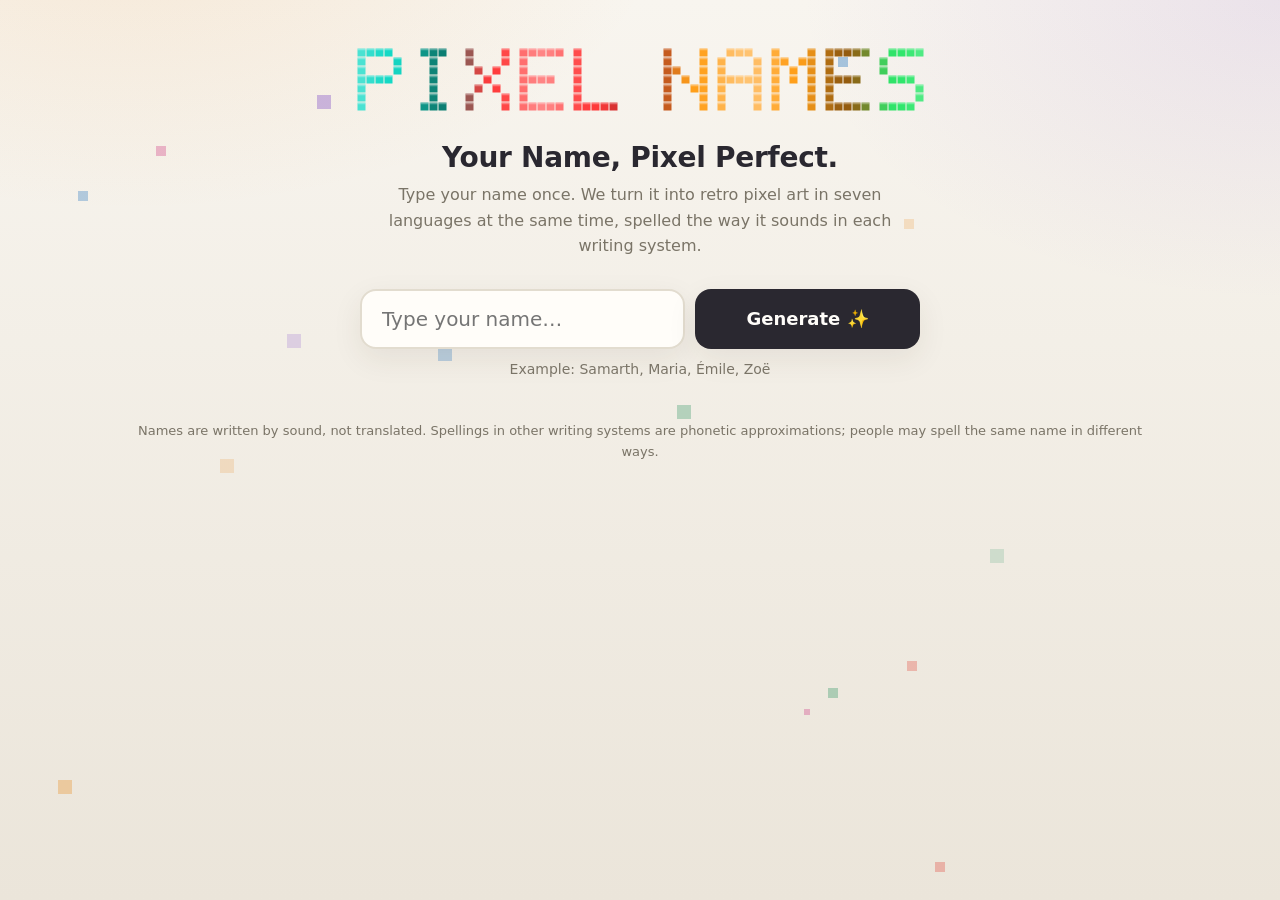
==== commit e4d65f2d: "Add files via upload" ====
--- a/index.html
+++ b/index.html
@@ -5,52 +5,273 @@
 <meta name="viewport" content="width=device-width, initial-scale=1, viewport-fit=cover">
 <title>Pixel Names – Your Name, Pixel Perfect</title>
 <style>
-:root{--bg1:#f8f5ef;--bg2:#ebe5da;--card:#fffdf9;--art:#f3eee5;--ink:#2a2830;--mut:#7a7467;--line:#e2dccf;--btn:#2a2830;--btnt:#fffdf9;--sh:0 10px 30px rgba(60,50,30,.08);
-box-sizing:border-box;padding-top:env(safe-area-inset-top,0px);padding-bottom:env(safe-area-inset-bottom,0px)}
-@media (prefers-color-scheme:dark){:root:not([data-theme="light"]){--bg1:#1b1a1f;--bg2:#141317;--card:#242229;--art:#1c1b20;--ink:#f1ede4;--mut:#a29c8f;--line:#35323b;--btn:#f1ede4;--btnt:#1b1a1f;--sh:0 10px 30px rgba(0,0,0,.35)}}
-:root[data-theme="dark"]{--bg1:#1b1a1f;--bg2:#141317;--card:#242229;--art:#1c1b20;--ink:#f1ede4;--mut:#a29c8f;--line:#35323b;--btn:#f1ede4;--btnt:#1b1a1f;--sh:0 10px 30px rgba(0,0,0,.35)}
-html{scroll-padding-top:env(safe-area-inset-top,0px)}
-*{box-sizing:border-box}
-body{margin:0;min-height:100vh;color:var(--ink);font-family:Inter,"Segoe UI",system-ui,-apple-system,sans-serif;background:var(--bg1);
-background-image:radial-gradient(900px 500px at 10% -10%,rgba(232,150,58,.14),transparent 60%),radial-gradient(800px 500px at 100% 0%,rgba(139,92,199,.12),transparent 60%),linear-gradient(180deg,var(--bg1),var(--bg2));background-attachment:fixed}
-.deco{position:fixed;z-index:0;pointer-events:none;opacity:.5;animation:fl 3s cubic-bezier(.5,0,.5,1) infinite alternate;will-change:transform}
-@keyframes fl{from{transform:translate3d(0,0,0)}to{transform:translate3d(0,-80px,0)}}
-main{position:relative;z-index:1;max-width:1080px;margin:0 auto;padding:44px 20px 64px}
-header{text-align:center}
-.sr{position:absolute;width:1px;height:1px;overflow:hidden;clip:rect(0 0 0 0)}
-#title{max-width:100%;height:auto}
-.sub{font-size:clamp(20px,4vw,28px);font-weight:650;margin:22px 0 8px;letter-spacing:-.01em}
-.lead{max-width:520px;margin:0 auto;color:var(--mut);line-height:1.6;font-size:16px}
-.box{max-width:560px;margin:30px auto 0;display:flex;gap:10px;flex-wrap:wrap}
-.box input{flex:1 1 240px;min-width:0;font:inherit;font-size:20px;padding:16px 20px;border-radius:16px;border:2px solid var(--line);background:var(--card);color:var(--ink);box-shadow:var(--sh);outline:none;transition:border-color .2s,transform .2s}
-.box input:focus{border-color:#8a5cc7}
-.box input.shake{animation:sh .4s}
-@keyframes sh{25%{transform:translateX(-7px)}75%{transform:translateX(7px)}}
-button{font:inherit;cursor:pointer}
-.go{flex:1 1 140px;padding:16px 26px;border-radius:16px;border:0;font-size:18px;font-weight:700;background:var(--btn);color:var(--btnt);box-shadow:var(--sh);transition:transform .15s,opacity .2s}
-.go:hover{transform:translateY(-2px)}.go:active{transform:translateY(1px)}
-.hint{margin:12px 0 0;font-size:14px;color:var(--mut);min-height:20px}
-#results{margin-top:44px;display:none}
-.rh{display:flex;align-items:center;justify-content:space-between;gap:12px;flex-wrap:wrap;margin-bottom:18px}
-.rh h2{margin:0;font-size:20px}
-.all{padding:11px 18px;border-radius:12px;border:2px solid var(--ink);background:transparent;color:var(--ink);font-weight:650;transition:background .2s,color .2s}
-.all:hover{background:var(--ink);color:var(--bg1)}
-.grid{display:grid;grid-template-columns:repeat(auto-fit,minmax(min(100%,330px),1fr));gap:20px}
-.card{background:var(--card);border:1px solid var(--line);border-radius:22px;padding:18px;box-shadow:var(--sh);display:flex;flex-direction:column;gap:12px;opacity:0;transform:translateY(16px);animation:up .6s cubic-bezier(.2,.8,.2,1) forwards}
-@keyframes up{to{opacity:1;transform:none}}
-.ch{display:flex;align-items:center;gap:10px}
-.dot{width:12px;height:12px;border-radius:3px}
-.ln{font-weight:700;font-size:17px}.nat{color:var(--mut);font-size:14px}
-.art{background:var(--art);border-radius:14px;min-height:140px;display:grid;place-items:center;overflow:hidden;padding:6px}
-.art canvas{display:block;max-width:100%}
-.txt{font-size:22px;font-weight:650;text-align:center;overflow-wrap:anywhere}
-.note{font-size:13px;color:var(--mut);text-align:center;margin-top:-6px;line-height:1.4}
-.dl{padding:12px;border-radius:12px;border:1px solid var(--line);background:transparent;color:var(--ink);font-weight:650;transition:background .2s}
-.dl:hover{background:var(--art)}
-footer{margin-top:40px;text-align:center;color:var(--mut);font-size:13px;line-height:1.6}
-#toast{position:fixed;left:50%;bottom:calc(24px + env(safe-area-inset-bottom,0px));transform:translate(-50%,30px);background:var(--btn);color:var(--btnt);padding:11px 18px;border-radius:12px;font-size:14px;opacity:0;transition:.3s;z-index:9;pointer-events:none}
-#toast.on{opacity:1;transform:translate(-50%,0)}
-@media (prefers-reduced-motion:reduce){*{animation-duration:.01s!important}.deco{animation:none!important}}
+/* ==============================
+   1. PAGE DESIGN (CSS)
+   These colours, sizes and animations control how the website looks.
+   ============================== */
+:root {
+  --bg1:#f8f5ef;
+  --bg2:#ebe5da;
+  --card:#fffdf9;
+  --art:#f3eee5;
+  --ink:#2a2830;
+  --mut:#7a7467;
+  --line:#e2dccf;
+  --btn:#2a2830;
+  --btnt:#fffdf9;
+  --sh:0 10px 30px rgba(60,50,30,.08);
+box-sizing:border-box;
+  padding-top:env(safe-area-inset-top,0px);
+  padding-bottom:env(safe-area-inset-bottom,0px)}
+@media (prefers-color-scheme:dark) {
+  :root:not([data-theme="light"]) {
+  --bg1:#1b1a1f;
+  --bg2:#141317;
+  --card:#242229;
+  --art:#1c1b20;
+  --ink:#f1ede4;
+  --mut:#a29c8f;
+  --line:#35323b;
+  --btn:#f1ede4;
+  --btnt:#1b1a1f;
+  --sh:0 10px 30px rgba(0,0,0,.35)}
+}
+:root[data-theme="dark"] {
+  --bg1:#1b1a1f;
+  --bg2:#141317;
+  --card:#242229;
+  --art:#1c1b20;
+  --ink:#f1ede4;
+  --mut:#a29c8f;
+  --line:#35323b;
+  --btn:#f1ede4;
+  --btnt:#1b1a1f;
+  --sh:0 10px 30px rgba(0,0,0,.35)}
+html {
+  scroll-padding-top:env(safe-area-inset-top,0px)}
+* {
+  box-sizing:border-box}
+body {
+  margin:0;
+  min-height:100vh;
+  color:var(--ink);
+  font-family:Inter,"Segoe UI",system-ui,-apple-system,sans-serif;
+  background:var(--bg1);
+background-image:radial-gradient(900px 500px at 10% -10%,rgba(232,150,58,.14),transparent 60%),radial-gradient(800px 500px at 100% 0%,rgba(139,92,199,.12),transparent 60%),linear-gradient(180deg,var(--bg1),var(--bg2));
+  background-attachment:fixed}
+.deco {
+  position:fixed;
+  z-index:0;
+  pointer-events:none;
+  opacity:.5;
+  animation:fl 3s cubic-bezier(.5,0,.5,1) infinite alternate;
+  will-change:transform}
+@keyframes fl {
+  from {
+  transform:translate3d(0,0,0)}
+to {
+  transform:translate3d(0,-80px,0)}
+}
+main {
+  position:relative;
+  z-index:1;
+  max-width:1080px;
+  margin:0 auto;
+  padding:44px 20px 64px}
+header {
+  text-align:center}
+.sr {
+  position:absolute;
+  width:1px;
+  height:1px;
+  overflow:hidden;
+  clip:rect(0 0 0 0)}
+#title {
+  max-width:100%;
+  height:auto}
+.sub {
+  font-size:clamp(20px,4vw,28px);
+  font-weight:650;
+  margin:22px 0 8px;
+  letter-spacing:-.01em}
+.lead {
+  max-width:520px;
+  margin:0 auto;
+  color:var(--mut);
+  line-height:1.6;
+  font-size:16px}
+.box {
+  max-width:560px;
+  margin:30px auto 0;
+  display:flex;
+  gap:10px;
+  flex-wrap:wrap}
+.box input {
+  flex:1 1 240px;
+  min-width:0;
+  font:inherit;
+  font-size:20px;
+  padding:16px 20px;
+  border-radius:16px;
+  border:2px solid var(--line);
+  background:var(--card);
+  color:var(--ink);
+  box-shadow:var(--sh);
+  outline:none;
+  transition:border-color .2s,transform .2s}
+.box input:focus {
+  border-color:#8a5cc7}
+.box input.shake {
+  animation:sh .4s}
+@keyframes sh {
+  25% {
+  transform:translateX(-7px)}
+75% {
+  transform:translateX(7px)}
+}
+button {
+  font:inherit;
+  cursor:pointer}
+.go {
+  flex:1 1 140px;
+  padding:16px 26px;
+  border-radius:16px;
+  border:0;
+  font-size:18px;
+  font-weight:700;
+  background:var(--btn);
+  color:var(--btnt);
+  box-shadow:var(--sh);
+  transition:transform .15s,opacity .2s}
+.go:hover {
+  transform:translateY(-2px)}
+.go:active {
+  transform:translateY(1px)}
+.hint {
+  margin:12px 0 0;
+  font-size:14px;
+  color:var(--mut);
+  min-height:20px}
+#results {
+  margin-top:44px;
+  display:none}
+.rh {
+  display:flex;
+  align-items:center;
+  justify-content:space-between;
+  gap:12px;
+  flex-wrap:wrap;
+  margin-bottom:18px}
+.rh h2 {
+  margin:0;
+  font-size:20px}
+.all {
+  padding:11px 18px;
+  border-radius:12px;
+  border:2px solid var(--ink);
+  background:transparent;
+  color:var(--ink);
+  font-weight:650;
+  transition:background .2s,color .2s}
+.all:hover {
+  background:var(--ink);
+  color:var(--bg1)}
+.grid {
+  display:grid;
+  grid-template-columns:repeat(auto-fit,minmax(min(100%,330px),1fr));
+  gap:20px}
+.card {
+  background:var(--card);
+  border:1px solid var(--line);
+  border-radius:22px;
+  padding:18px;
+  box-shadow:var(--sh);
+  display:flex;
+  flex-direction:column;
+  gap:12px;
+  opacity:0;
+  transform:translateY(16px);
+  animation:up .6s cubic-bezier(.2,.8,.2,1) forwards}
+@keyframes up {
+  to {
+  opacity:1;
+  transform:none}
+}
+.ch {
+  display:flex;
+  align-items:center;
+  gap:10px}
+.dot {
+  width:12px;
+  height:12px;
+  border-radius:3px}
+.ln {
+  font-weight:700;
+  font-size:17px}
+.nat {
+  color:var(--mut);
+  font-size:14px}
+.art {
+  background:var(--art);
+  border-radius:14px;
+  min-height:140px;
+  display:grid;
+  place-items:center;
+  overflow:hidden;
+  padding:6px}
+.art canvas {
+  display:block;
+  max-width:100%}
+.txt {
+  font-size:22px;
+  font-weight:650;
+  text-align:center;
+  overflow-wrap:anywhere}
+.note {
+  font-size:13px;
+  color:var(--mut);
+  text-align:center;
+  margin-top:-6px;
+  line-height:1.4}
+.dl {
+  padding:12px;
+  border-radius:12px;
+  border:1px solid var(--line);
+  background:transparent;
+  color:var(--ink);
+  font-weight:650;
+  transition:background .2s}
+.dl:hover {
+  background:var(--art)}
+footer {
+  margin-top:40px;
+  text-align:center;
+  color:var(--mut);
+  font-size:13px;
+  line-height:1.6}
+#toast {
+  position:fixed;
+  left:50%;
+  bottom:calc(24px + env(safe-area-inset-bottom,0px));
+  transform:translate(-50%,30px);
+  background:var(--btn);
+  color:var(--btnt);
+  padding:11px 18px;
+  border-radius:12px;
+  font-size:14px;
+  opacity:0;
+  transition:.3s;
+  z-index:9;
+  pointer-events:none}
+#toast.on {
+  opacity:1;
+  transform:translate(-50%,0)}
+@media (prefers-reduced-motion:reduce) {
+  * {
+  animation-duration:.01s!important}
+.deco {
+  animation:none!important}
+}
 </style>
 </head>
 <body>
@@ -74,8 +295,16 @@
 </main>
 <div id="toast"></div>
 <script>
+/* ============================================================
+   PIXEL NAMES - STUDENT-FRIENDLY CODE MAP
+   The language conversion rules are kept intact so the website
+   keeps its seven-language feature. Read the section comments.
+   ============================================================ */
+// 2. PIXEL LETTERS: each number describes one row of tiny pixels.
 const F={A:[14,17,17,31,17,17,17],B:[30,17,17,30,17,17,30],C:[14,17,16,16,16,17,14],D:[30,17,17,17,17,17,30],E:[31,16,16,30,16,16,31],F:[31,16,16,30,16,16,16],G:[14,17,16,23,17,17,15],H:[17,17,17,31,17,17,17],I:[14,4,4,4,4,4,14],J:[7,2,2,2,2,18,12],K:[17,18,20,24,20,18,17],L:[16,16,16,16,16,16,31],M:[17,27,21,21,17,17,17],N:[17,17,25,21,19,17,17],O:[14,17,17,17,17,17,14],P:[30,17,17,30,16,16,16],Q:[14,17,17,17,21,18,13],R:[30,17,17,30,20,18,17],S:[15,16,16,14,1,1,30],T:[31,4,4,4,4,4,4],U:[17,17,17,17,17,17,14],V:[17,17,17,17,17,10,4],W:[17,17,17,21,21,21,10],X:[17,17,10,4,10,17,17],Y:[17,17,10,4,4,4,4],Z:[31,1,2,4,8,16,31],'-':[0,0,0,31,0,0,0],"'":[4,4,8,0,0,0,0],'.':[0,0,0,0,0,12,12]};
+// Small marks used for accented letters such as é and ü.
 const MK={'\u0301':[2,4],'\u0300':[8,4],'\u0302':[4,10],'\u0308':[10,0],'\u0303':[12,3],'\u030a':[12,12],'\u030c':[10,4]};
+// 3. TURN ENGLISH LETTERS INTO A GRID OF PIXELS.
 function latinGrid(str){
   const T=[];
   for(const ch of str.toUpperCase().normalize('NFD')){
@@ -97,6 +326,7 @@
   }
   return {w,h,cells};
 }
+// Draw other writing systems on a hidden canvas and read the pixels.
 function raster(text,size,font,rtl,wt){
   const c=document.createElement('canvas'),g=c.getContext('2d',{willReadFrequently:true});
   const f=(wt||700)+' '+size+'px '+font;g.font=f;
@@ -109,9 +339,12 @@
   for(let y=0;y<h;y++)for(let x=0;x<w;x++)if(d[((y+y0)*W+x+x0)*4+3]>120)cells[y][x]=1;
   return {w,h,cells};
   }
+// Prepare a name so the language rules can read it consistently.
 const clean=n=>n.normalize('NFD').replace(/[\u0300-\u036f]/g,'').toLowerCase().replace(/[^a-z\s'-]/g,'').replace(/['-]/g,' ').trim().split(/\s+/).filter(Boolean);
+// 4. LANGUAGE RULES: these lookup tables match sounds to characters.
 const K={'':'アイウエオ',k:'カキクケコ',g:'ガギグゲゴ',s:'サシスセソ',z:'ザジズゼゾ',n:'ナニヌネノ',h:'ハヒフヘホ',b:'バビブベボ',p:'パピプペポ',m:'マミムメモ',r:'ラリルレロ',y:['ヤ','イ','ユ','イェ','ヨ'],w:['ワ','ウィ','ウ','ウェ','ウォ'],f:['ファ','フィ','フ','フェ','フォ'],v:['ヴァ','ヴィ','ヴ','ヴェ','ヴォ'],t:['タ','ティ','トゥ','テ','ト'],d:['ダ','ディ','ドゥ','デ','ド'],sh:['シャ','シ','シュ','シェ','ショ'],ch:['チャ','チ','チュ','チェ','チョ'],j:['ジャ','ジ','ジュ','ジェ','ジョ']};
 const KD={t:'ト',d:'ド',sh:'シュ',ch:'チ',j:'ジ',h:'ハ'};
+// Japanese Katakana sound spelling.
 function kana(w){
   w=w.replace(/ph/g,'f').replace(/th/g,'t').replace(/kh/g,'k').replace(/gh/g,'g').replace(/ck/g,'k').replace(/qu/g,'kw').replace(/x/g,'ks').replace(/q/g,'k').replace(/c(?=[eiy])/g,'s').replace(/c/g,'k').replace(/l/g,'r');
   const V='aeiou';let o='',i=0;
@@ -129,6 +362,7 @@
   return o;
 }
 const AC={b:'ب',d:'د',f:'ف',h:'ه',j:'ج',k:'ك',l:'ل',m:'م',n:'ن',p:'ب',q:'ق',r:'ر',s:'س',t:'ت',v:'ف',w:'و',y:'ي',z:'ز',sh:'ش',ch:'تش',th:'ث',kh:'خ',gh:'غ',ph:'ف',dh:'ذ',ck:'ك'};
+// Arabic sound spelling (Arabic is read from right to left).
 function arabic(w){
   const V='aeiou',cc=(w.match(/[^aeiou]/g)||[]).length;let o='',i=0,vc=0,prev='';
   while(i<w.length){
@@ -156,6 +390,7 @@
 }
 const KR='Apple SD Gothic Neo,Malgun Gothic,Noto Sans CJK KR,Noto Sans KR,sans-serif',ZH='PingFang SC,Microsoft YaHei,Noto Sans CJK SC,Noto Sans SC,sans-serif';
 const prep=w=>w.replace(/ph/g,'f').replace(/th/g,'t').replace(/kh/g,'k').replace(/gh/g,'g').replace(/ck/g,'k').replace(/qu/g,'kw').replace(/x/g,'ks').replace(/q/g,'k').replace(/c(?=[eiy])/g,'s').replace(/c/g,'k').replace(/([^aeiou])\1/g,'$1');
+// Korean Hangul sound spelling.
 function hangul(w){
   w=prep(w).replace(/er$/,'ə').replace(/([aeiou])r$/,'$1').replace(/y(?![aeiou])/g,'i').replace(/w(?![aeiou])/g,'u');
   const V='aeiouə',ON={g:0,n:2,d:3,r:5,l:5,m:6,b:7,s:9,j:12,z:12,ch:14,k:15,t:16,p:17,f:17,v:7,h:18,sh:9},
@@ -177,6 +412,7 @@
 }
 const CH={'':'阿埃伊奥乌',b:'巴贝比博布',c:'卡塞西科库',d:'达德迪多杜',f:'法费菲福富',g:'加格吉戈古',h:'哈赫希霍胡',j:'贾杰吉乔朱',k:'卡凯基科库',l:'拉勒利洛卢',m:'马梅米莫穆',n:'娜内尼诺努',p:'帕佩皮波普',r:'拉雷里罗鲁',s:'萨塞西索苏',t:'塔特蒂托图',v:'瓦维维沃武',w:'瓦韦威沃乌',y:'雅耶伊约尤',z:'扎泽兹佐祖',sh:'沙谢希肖舒',ch:'查切奇乔楚'};
 const CZ={b:'布',c:'克',d:'德',f:'夫',g:'格',h:'赫',j:'吉',k:'克',l:'尔',m:'姆',n:'恩',p:'普',r:'尔',s:'斯',t:'特',v:'夫',w:'夫',y:'伊',z:'兹',sh:'什',ch:'奇'};
+// Chinese character choices based on sound, not name meaning.
 function hanzi(w){
   w=prep(w).replace(/ng(?![aeiou])/g,'n');const V='aeiou';let o='',i=0;
   while(i<w.length){
@@ -189,6 +425,7 @@
   return o;
 }
 const RU={a:'а',b:'б',d:'д',e:'е',f:'ф',g:'г',h:'х',i:'и',j:'дж',k:'к',l:'л',m:'м',n:'н',o:'о',p:'п',r:'р',s:'с',t:'т',u:'у',v:'в',w:'в',z:'з'},RT={sh:'ш',ch:'ч',zh:'ж',kh:'х',ts:'ц',ph:'ф',th:'т',ck:'к',ya:'я',yu:'ю',yo:'ё',ye:'е',ee:'и',oo:'у'};
+// Russian Cyrillic sound spelling.
 function russian(w){
   let o='',i=0;
   while(i<w.length){
@@ -207,6 +444,7 @@
 }
 const TH='Thonburi,Leelawadee UI,Tahoma,Noto Sans Thai,sans-serif';
 const TC={b:'บ',d:'ด',f:'ฟ',g:'ก',h:'ฮ',j:'จ',k:'ค',l:'ล',m:'ม',n:'น',p:'พ',r:'ร',s:'ส',t:'ท',v:'ว',w:'ว',y:'ย',z:'ซ',sh:'ช',ch:'ช'};
+// Thai sound spelling.
 function thai(w){
   w=prep(w).replace(/ee/g,'i').replace(/oo/g,'u').replace(/a([^aeiou])e$/,'e$1').replace(/e$/,'').replace(/y(?![aeiou])/g,'i');
   const V='aeiou',mk=(c,v)=>v==='e'?'เ'+c:v==='o'?'โ'+c:v==='a'?c+'า':v==='i'?c+'ิ':c+'ู';let o='',i=0;
@@ -220,6 +458,7 @@
   return o;
 }
 const JP='"Hiragino Sans","Yu Gothic","Noto Sans CJK JP","Noto Sans JP",Meiryo,sans-serif',AR='"Noto Naskh Arabic","Geeza Pro","Segoe UI",Tahoma,Arial,sans-serif',SS='system-ui,"Segoe UI",Arial,sans-serif';
+// The seven language cards shown on the page.
 const LANGS=[
  {id:'english',name:'English',nat:'English',col:'#e2574c',k:'l'},
  {id:'arabic',name:'Arabic',nat:'العربية',col:'#e8963a',k:'a'},
@@ -228,6 +467,7 @@
  {id:'chinese',name:'Chinese (Mandarin)',nat:'中文',col:'#8a5cc7',k:'z'},
  {id:'russian',name:'Russian',nat:'Русский',col:'#d1478a',k:'r'},
  {id:'thai',name:'Thai',nat:'ไทย',col:'#2aa6a6',k:'t'}];
+// 5. BUILD all seven versions of the name.
 function build(name){
   const hasAr=/[\u0600-\u06FF]/.test(name),hasJP=/[\u3040-\u30ff\u4e00-\u9fff]/.test(name);
   const hasTH=/[฀-๿]/.test(name),words=clean(name),hasKR=/[가-힣]/.test(name),hasZH=/[一-鿿]/.test(name),hasCY=/[Ѐ-ӿ]/.test(name);
@@ -260,6 +500,7 @@
   });
 }
 const rnd=(x,y)=>(((x*73856093)^(y*19349663))>>>0)%100/100;
+// 6. DRAW THE PIXELS on a canvas.
 function draw(cv,g,col,cell,o={}){
   const pad=o.pad??8,dpr=o.dpr??(window.devicePixelRatio||1),p=o.prog??1,gap=Math.max(1,Math.round(cell*.12));
   const W=g.w*cell+pad*2,H=g.h*cell+pad*2;
@@ -294,11 +535,13 @@
 }
 const toBlob=cv=>new Promise(r=>cv.toBlob(r,'image/png'));
 const slug=s=>s.toLowerCase().normalize('NFD').replace(/[^a-z0-9]+/g,'-').replace(/^-|-$/g,'')||'name';
+// Download one language card as a PNG image.
 async function dlOne(r){
   const cv=document.createElement('canvas'),cell=Math.min(24,Math.floor(2400/r.grid.w));
   draw(cv,r.grid,r.col,cell,{pad:cell*3,bg:'#f8f5ef',dpr:1});
   save(await toBlob(cv),'pixel-name-'+slug(NAME)+'-'+r.id+'.png');
 }
+// Download all seven language cards in one large PNG image.
 async function dlAll(){
   const items=R.filter(r=>r.grid),W=1400,rowPad=70;let H=130;
   const cells=items.map(r=>{const c=Math.min(14,Math.floor((W-160)/r.grid.w));H+=r.grid.h*c+rowPad+30;return c;});
@@ -326,6 +569,7 @@
     requestAnimationFrame(step);
   });
 }
+// 7. MAIN BUTTON: check the name, make cards, and show results.
 function generate(){
   const inp=$('name'),name=inp.value.replace(/\s+/g,' ').trim().slice(0,24);
   if(!name){inp.classList.remove('shake');void inp.offsetWidth;inp.classList.add('shake');$('hint').textContent='Please type your name first 🙂';inp.focus();return;}
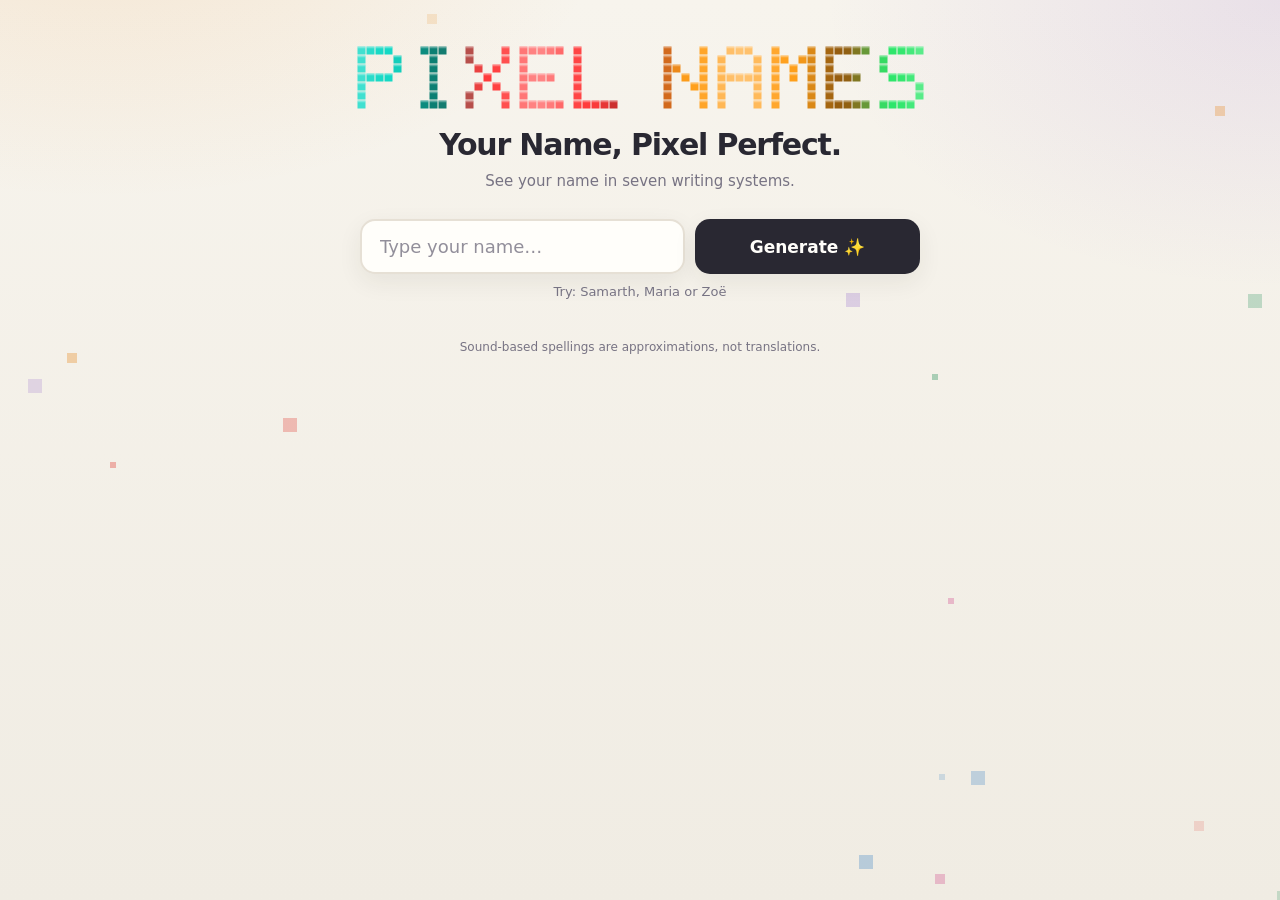
==== commit b7eff301: "Add files via upload" ====
--- a/index.html
+++ b/index.html
@@ -4,275 +4,7 @@
 <meta charset="utf-8">
 <meta name="viewport" content="width=device-width, initial-scale=1, viewport-fit=cover">
 <title>Pixel Names – Your Name, Pixel Perfect</title>
-<style>
-/* ==============================
-   1. PAGE DESIGN (CSS)
-   These colours, sizes and animations control how the website looks.
-   ============================== */
-:root {
-  --bg1:#f8f5ef;
-  --bg2:#ebe5da;
-  --card:#fffdf9;
-  --art:#f3eee5;
-  --ink:#2a2830;
-  --mut:#7a7467;
-  --line:#e2dccf;
-  --btn:#2a2830;
-  --btnt:#fffdf9;
-  --sh:0 10px 30px rgba(60,50,30,.08);
-box-sizing:border-box;
-  padding-top:env(safe-area-inset-top,0px);
-  padding-bottom:env(safe-area-inset-bottom,0px)}
-@media (prefers-color-scheme:dark) {
-  :root:not([data-theme="light"]) {
-  --bg1:#1b1a1f;
-  --bg2:#141317;
-  --card:#242229;
-  --art:#1c1b20;
-  --ink:#f1ede4;
-  --mut:#a29c8f;
-  --line:#35323b;
-  --btn:#f1ede4;
-  --btnt:#1b1a1f;
-  --sh:0 10px 30px rgba(0,0,0,.35)}
-}
-:root[data-theme="dark"] {
-  --bg1:#1b1a1f;
-  --bg2:#141317;
-  --card:#242229;
-  --art:#1c1b20;
-  --ink:#f1ede4;
-  --mut:#a29c8f;
-  --line:#35323b;
-  --btn:#f1ede4;
-  --btnt:#1b1a1f;
-  --sh:0 10px 30px rgba(0,0,0,.35)}
-html {
-  scroll-padding-top:env(safe-area-inset-top,0px)}
-* {
-  box-sizing:border-box}
-body {
-  margin:0;
-  min-height:100vh;
-  color:var(--ink);
-  font-family:Inter,"Segoe UI",system-ui,-apple-system,sans-serif;
-  background:var(--bg1);
-background-image:radial-gradient(900px 500px at 10% -10%,rgba(232,150,58,.14),transparent 60%),radial-gradient(800px 500px at 100% 0%,rgba(139,92,199,.12),transparent 60%),linear-gradient(180deg,var(--bg1),var(--bg2));
-  background-attachment:fixed}
-.deco {
-  position:fixed;
-  z-index:0;
-  pointer-events:none;
-  opacity:.5;
-  animation:fl 3s cubic-bezier(.5,0,.5,1) infinite alternate;
-  will-change:transform}
-@keyframes fl {
-  from {
-  transform:translate3d(0,0,0)}
-to {
-  transform:translate3d(0,-80px,0)}
-}
-main {
-  position:relative;
-  z-index:1;
-  max-width:1080px;
-  margin:0 auto;
-  padding:44px 20px 64px}
-header {
-  text-align:center}
-.sr {
-  position:absolute;
-  width:1px;
-  height:1px;
-  overflow:hidden;
-  clip:rect(0 0 0 0)}
-#title {
-  max-width:100%;
-  height:auto}
-.sub {
-  font-size:clamp(20px,4vw,28px);
-  font-weight:650;
-  margin:22px 0 8px;
-  letter-spacing:-.01em}
-.lead {
-  max-width:520px;
-  margin:0 auto;
-  color:var(--mut);
-  line-height:1.6;
-  font-size:16px}
-.box {
-  max-width:560px;
-  margin:30px auto 0;
-  display:flex;
-  gap:10px;
-  flex-wrap:wrap}
-.box input {
-  flex:1 1 240px;
-  min-width:0;
-  font:inherit;
-  font-size:20px;
-  padding:16px 20px;
-  border-radius:16px;
-  border:2px solid var(--line);
-  background:var(--card);
-  color:var(--ink);
-  box-shadow:var(--sh);
-  outline:none;
-  transition:border-color .2s,transform .2s}
-.box input:focus {
-  border-color:#8a5cc7}
-.box input.shake {
-  animation:sh .4s}
-@keyframes sh {
-  25% {
-  transform:translateX(-7px)}
-75% {
-  transform:translateX(7px)}
-}
-button {
-  font:inherit;
-  cursor:pointer}
-.go {
-  flex:1 1 140px;
-  padding:16px 26px;
-  border-radius:16px;
-  border:0;
-  font-size:18px;
-  font-weight:700;
-  background:var(--btn);
-  color:var(--btnt);
-  box-shadow:var(--sh);
-  transition:transform .15s,opacity .2s}
-.go:hover {
-  transform:translateY(-2px)}
-.go:active {
-  transform:translateY(1px)}
-.hint {
-  margin:12px 0 0;
-  font-size:14px;
-  color:var(--mut);
-  min-height:20px}
-#results {
-  margin-top:44px;
-  display:none}
-.rh {
-  display:flex;
-  align-items:center;
-  justify-content:space-between;
-  gap:12px;
-  flex-wrap:wrap;
-  margin-bottom:18px}
-.rh h2 {
-  margin:0;
-  font-size:20px}
-.all {
-  padding:11px 18px;
-  border-radius:12px;
-  border:2px solid var(--ink);
-  background:transparent;
-  color:var(--ink);
-  font-weight:650;
-  transition:background .2s,color .2s}
-.all:hover {
-  background:var(--ink);
-  color:var(--bg1)}
-.grid {
-  display:grid;
-  grid-template-columns:repeat(auto-fit,minmax(min(100%,330px),1fr));
-  gap:20px}
-.card {
-  background:var(--card);
-  border:1px solid var(--line);
-  border-radius:22px;
-  padding:18px;
-  box-shadow:var(--sh);
-  display:flex;
-  flex-direction:column;
-  gap:12px;
-  opacity:0;
-  transform:translateY(16px);
-  animation:up .6s cubic-bezier(.2,.8,.2,1) forwards}
-@keyframes up {
-  to {
-  opacity:1;
-  transform:none}
-}
-.ch {
-  display:flex;
-  align-items:center;
-  gap:10px}
-.dot {
-  width:12px;
-  height:12px;
-  border-radius:3px}
-.ln {
-  font-weight:700;
-  font-size:17px}
-.nat {
-  color:var(--mut);
-  font-size:14px}
-.art {
-  background:var(--art);
-  border-radius:14px;
-  min-height:140px;
-  display:grid;
-  place-items:center;
-  overflow:hidden;
-  padding:6px}
-.art canvas {
-  display:block;
-  max-width:100%}
-.txt {
-  font-size:22px;
-  font-weight:650;
-  text-align:center;
-  overflow-wrap:anywhere}
-.note {
-  font-size:13px;
-  color:var(--mut);
-  text-align:center;
-  margin-top:-6px;
-  line-height:1.4}
-.dl {
-  padding:12px;
-  border-radius:12px;
-  border:1px solid var(--line);
-  background:transparent;
-  color:var(--ink);
-  font-weight:650;
-  transition:background .2s}
-.dl:hover {
-  background:var(--art)}
-footer {
-  margin-top:40px;
-  text-align:center;
-  color:var(--mut);
-  font-size:13px;
-  line-height:1.6}
-#toast {
-  position:fixed;
-  left:50%;
-  bottom:calc(24px + env(safe-area-inset-bottom,0px));
-  transform:translate(-50%,30px);
-  background:var(--btn);
-  color:var(--btnt);
-  padding:11px 18px;
-  border-radius:12px;
-  font-size:14px;
-  opacity:0;
-  transition:.3s;
-  z-index:9;
-  pointer-events:none}
-#toast.on {
-  opacity:1;
-  transform:translate(-50%,0)}
-@media (prefers-reduced-motion:reduce) {
-  * {
-  animation-duration:.01s!important}
-.deco {
-  animation:none!important}
-}
-</style>
+<link rel="stylesheet" href="style.css">
 </head>
 <body>
 <main>
@@ -280,331 +12,20 @@
 <h1 class="sr">Pixel Names</h1>
 <canvas id="title" aria-hidden="true"></canvas>
 <p class="sub">Your Name, Pixel Perfect.</p>
-<p class="lead">Type your name once. We turn it into retro pixel art in seven languages at the same time, spelled the way it sounds in each writing system.</p>
+<p class="lead">See your name in seven writing systems.</p>
 <div class="box">
 <input id="name" type="text" maxlength="24" placeholder="Type your name…" autocomplete="off" aria-label="Your name">
 <button class="go" id="go">Generate ✨</button>
 </div>
-<p class="hint" id="hint">Example: Samarth, Maria, Émile, Zoë</p>
+<p class="hint" id="hint">Try: Samarth, Maria or Zoë</p>
 </header>
 <section id="results" aria-live="polite">
 <div class="rh"><h2 id="rt"></h2><button class="all" id="all">⬇ Download all (one image)</button></div>
 <div class="grid" id="grid"></div>
 </section>
-<footer>Names are written by sound, not translated. Spellings in other writing systems are phonetic approximations; people may spell the same name in different ways.</footer>
+<footer>Sound-based spellings are approximations, not translations.</footer>
 </main>
 <div id="toast"></div>
-<script>
-/* ============================================================
-   PIXEL NAMES - STUDENT-FRIENDLY CODE MAP
-   The language conversion rules are kept intact so the website
-   keeps its seven-language feature. Read the section comments.
-   ============================================================ */
-// 2. PIXEL LETTERS: each number describes one row of tiny pixels.
-const F={A:[14,17,17,31,17,17,17],B:[30,17,17,30,17,17,30],C:[14,17,16,16,16,17,14],D:[30,17,17,17,17,17,30],E:[31,16,16,30,16,16,31],F:[31,16,16,30,16,16,16],G:[14,17,16,23,17,17,15],H:[17,17,17,31,17,17,17],I:[14,4,4,4,4,4,14],J:[7,2,2,2,2,18,12],K:[17,18,20,24,20,18,17],L:[16,16,16,16,16,16,31],M:[17,27,21,21,17,17,17],N:[17,17,25,21,19,17,17],O:[14,17,17,17,17,17,14],P:[30,17,17,30,16,16,16],Q:[14,17,17,17,21,18,13],R:[30,17,17,30,20,18,17],S:[15,16,16,14,1,1,30],T:[31,4,4,4,4,4,4],U:[17,17,17,17,17,17,14],V:[17,17,17,17,17,10,4],W:[17,17,17,21,21,21,10],X:[17,17,10,4,10,17,17],Y:[17,17,10,4,4,4,4],Z:[31,1,2,4,8,16,31],'-':[0,0,0,31,0,0,0],"'":[4,4,8,0,0,0,0],'.':[0,0,0,0,0,12,12]};
-// Small marks used for accented letters such as é and ü.
-const MK={'\u0301':[2,4],'\u0300':[8,4],'\u0302':[4,10],'\u0308':[10,0],'\u0303':[12,3],'\u030a':[12,12],'\u030c':[10,4]};
-// 3. TURN ENGLISH LETTERS INTO A GRID OF PIXELS.
-function latinGrid(str){
-  const T=[];
-  for(const ch of str.toUpperCase().normalize('NFD')){
-    if(/[\u0300-\u036f]/.test(ch)){ if(!T.length) return null; T[T.length-1].m.push(ch); } else T.push({c:ch,m:[]});
-  }
-  if(!T.length) return null;
-  for(const t of T){ if(t.c!==' '&&!F[t.c]) return null; for(const m of t.m) if(!MK[m]&&m!=='\u0327'&&m!=='\u0328') return null; }
-  const top=T.some(t=>t.m.some(m=>MK[m])), bot=T.some(t=>t.m.some(m=>m==='\u0327'||m==='\u0328'));
-  const o=top?2:0,h=o+7+(bot?1:0),w=T.reduce((s,t)=>s+(t.c===' '?3:5)+1,-1);
-  const cells=Array.from({length:h},()=>new Uint8Array(w));let x=0;
-  for(const t of T){
-    if(t.c===' '){x+=4;continue;}
-    for(let r=0;r<7;r++)for(let b=0;b<5;b++)if((F[t.c][r]>>(4-b))&1)cells[o+r][x+b]=1;
-    for(const m of t.m){
-      if(MK[m])MK[m].forEach((bits,r)=>{for(let b=0;b<5;b++)if((bits>>(4-b))&1)cells[r][x+b]=1;});
-      else cells[o+7][x+2]=1;
-    }
-    x+=6;
-  }
-  return {w,h,cells};
-}
-// Draw other writing systems on a hidden canvas and read the pixels.
-function raster(text,size,font,rtl,wt){
-  const c=document.createElement('canvas'),g=c.getContext('2d',{willReadFrequently:true});
-  const f=(wt||700)+' '+size+'px '+font;g.font=f;
-  const W=Math.ceil(g.measureText(text).width)+size*2,H=size*3;
-  c.width=W;c.height=H;g.font=f;g.direction=rtl?'rtl':'ltr';g.textAlign='center';g.textBaseline='middle';g.fillStyle='#000';g.fillText(text,W/2,H/2);
-  const d=g.getImageData(0,0,W,H).data;let x0=W,x1=-1,y0=H,y1=-1;
-  for(let y=0;y<H;y++)for(let x=0;x<W;x++)if(d[(y*W+x)*4+3]>120){if(x<x0)x0=x;if(x>x1)x1=x;if(y<y0)y0=y;if(y>y1)y1=y;}
-  if(x1<0)return null;
-  const w=x1-x0+1,h=y1-y0+1,cells=Array.from({length:h},()=>new Uint8Array(w));
-  for(let y=0;y<h;y++)for(let x=0;x<w;x++)if(d[((y+y0)*W+x+x0)*4+3]>120)cells[y][x]=1;
-  return {w,h,cells};
-  }
-// Prepare a name so the language rules can read it consistently.
-const clean=n=>n.normalize('NFD').replace(/[\u0300-\u036f]/g,'').toLowerCase().replace(/[^a-z\s'-]/g,'').replace(/['-]/g,' ').trim().split(/\s+/).filter(Boolean);
-// 4. LANGUAGE RULES: these lookup tables match sounds to characters.
-const K={'':'アイウエオ',k:'カキクケコ',g:'ガギグゲゴ',s:'サシスセソ',z:'ザジズゼゾ',n:'ナニヌネノ',h:'ハヒフヘホ',b:'バビブベボ',p:'パピプペポ',m:'マミムメモ',r:'ラリルレロ',y:['ヤ','イ','ユ','イェ','ヨ'],w:['ワ','ウィ','ウ','ウェ','ウォ'],f:['ファ','フィ','フ','フェ','フォ'],v:['ヴァ','ヴィ','ヴ','ヴェ','ヴォ'],t:['タ','ティ','トゥ','テ','ト'],d:['ダ','ディ','ドゥ','デ','ド'],sh:['シャ','シ','シュ','シェ','ショ'],ch:['チャ','チ','チュ','チェ','チョ'],j:['ジャ','ジ','ジュ','ジェ','ジョ']};
-const KD={t:'ト',d:'ド',sh:'シュ',ch:'チ',j:'ジ',h:'ハ'};
-// Japanese Katakana sound spelling.
-function kana(w){
-  w=w.replace(/ph/g,'f').replace(/th/g,'t').replace(/kh/g,'k').replace(/gh/g,'g').replace(/ck/g,'k').replace(/qu/g,'kw').replace(/x/g,'ks').replace(/q/g,'k').replace(/c(?=[eiy])/g,'s').replace(/c/g,'k').replace(/l/g,'r');
-  const V='aeiou';let o='',i=0;
-  while(i<w.length){
-    const c=w[i];
-    if(V.includes(c)){o+=(i>0&&w[i-1]===c)?'ー':K[''][V.indexOf(c)];i++;continue;}
-    let con=c;const two=w.substr(i,2);if(two==='sh'||two==='ch')con=two;
-    const nx=w[i+con.length];
-    if(con==='n'&&!(nx&&V.includes(nx))){o+='ン';i++;continue;}
-    if(con.length===1&&nx===c&&c!=='n'&&c!=='m'){o+='ッ';i++;continue;}
-    const T=K[con];if(!T){i++;continue;}
-    if(nx&&V.includes(nx)){o+=T[V.indexOf(nx)];i+=con.length+1;}
-    else{o+=KD[con]||T[2];i+=con.length;}
-  }
-  return o;
-}
-const AC={b:'ب',d:'د',f:'ف',h:'ه',j:'ج',k:'ك',l:'ل',m:'م',n:'ن',p:'ب',q:'ق',r:'ر',s:'س',t:'ت',v:'ف',w:'و',y:'ي',z:'ز',sh:'ش',ch:'تش',th:'ث',kh:'خ',gh:'غ',ph:'ف',dh:'ذ',ck:'ك'};
-// Arabic sound spelling (Arabic is read from right to left).
-function arabic(w){
-  const V='aeiou',cc=(w.match(/[^aeiou]/g)||[]).length;let o='',i=0,vc=0,prev='';
-  while(i<w.length){
-    const c=w[i],t=w.substr(i,2),nx=w[i+1];
-    if(V.includes(c)){
-      const first=i===0,last=i===w.length-1;let r;
-      if(nx===c){r={a:'ا',e:'ي',i:'ي',o:'و',u:'و'}[c];i+=2;}
-      else{
-        if(first)r={a:'أ',e:'إ',i:'إ',o:'أو',u:'أو'}[c];
-        else if(last)r={a:'ا',e:'',i:'ي',o:'و',u:'و'}[c];
-        else r={a:(vc>0||cc<3)?'ا':'',e:'',i:'ي',o:'و',u:'و'}[c];
-        i++;
-      }
-      o+=r;vc++;prev='';continue;
-    }
-    if(AC[t]){o+=AC[t];i+=2;prev=t;continue;}
-    let r=AC[c];
-    if(c==='c')r=/[eiy]/.test(nx||'')?'س':'ك';
-    if(c==='g')r=/[eiy]/.test(nx||'')?'ج':'غ';
-    if(c==='x')r='كس';
-    if(r&&c!==prev)o+=r;
-    prev=c;i++;
-  }
-  return o;
-}
-const KR='Apple SD Gothic Neo,Malgun Gothic,Noto Sans CJK KR,Noto Sans KR,sans-serif',ZH='PingFang SC,Microsoft YaHei,Noto Sans CJK SC,Noto Sans SC,sans-serif';
-const prep=w=>w.replace(/ph/g,'f').replace(/th/g,'t').replace(/kh/g,'k').replace(/gh/g,'g').replace(/ck/g,'k').replace(/qu/g,'kw').replace(/x/g,'ks').replace(/q/g,'k').replace(/c(?=[eiy])/g,'s').replace(/c/g,'k').replace(/([^aeiou])\1/g,'$1');
-// Korean Hangul sound spelling.
-function hangul(w){
-  w=prep(w).replace(/er$/,'ə').replace(/([aeiou])r$/,'$1').replace(/y(?![aeiou])/g,'i').replace(/w(?![aeiou])/g,'u');
-  const V='aeiouə',ON={g:0,n:2,d:3,r:5,l:5,m:6,b:7,s:9,j:12,z:12,ch:14,k:15,t:16,p:17,f:17,v:7,h:18,sh:9},
-  VW={a:0,e:5,i:20,o:8,u:13,'ə':4},VY={a:2,e:7,i:20,o:12,u:17,'ə':6},VX={a:9,e:15,i:16,o:14,u:13,'ə':14},CD={n:4,m:16,l:8,ng:21};
-  const S=[];let i=0;
-  while(i<w.length){
-    const c=w[i],two=w.substr(i,2),n1=w[i+1]||'';
-    if(!/[a-zə]/.test(c)){i++;continue;}
-    if(V.includes(c)){S.push({o:11,v:VW[c],c:0});i++;continue;}
-    if((c==='y'||c==='w')&&V.includes(n1)){S.push({o:11,v:(c==='y'?VY:VX)[n1],c:0});i+=2;continue;}
-    const key=(two==='sh'||two==='ch'||(two==='ng'&&!V.includes(w[i+2]||'')))?two:c,n=key.length,nx=w[i+n]||'';
-    if(V.includes(nx)){S.push({o:ON[key]??11,v:(key==='sh'?VY:VW)[nx],c:0});i+=n+1;continue;}
-    const pv=S[S.length-1];
-    if(pv&&!pv.c&&CD[key]&&pv.v!==18)pv.c=CD[key];
-    else S.push({o:ON[key]??11,v:18,c:0});
-    i+=n;
-  }
-  return S.map(s=>String.fromCharCode(0xAC00+(s.o*21+s.v)*28+s.c)).join('');
-}
-const CH={'':'阿埃伊奥乌',b:'巴贝比博布',c:'卡塞西科库',d:'达德迪多杜',f:'法费菲福富',g:'加格吉戈古',h:'哈赫希霍胡',j:'贾杰吉乔朱',k:'卡凯基科库',l:'拉勒利洛卢',m:'马梅米莫穆',n:'娜内尼诺努',p:'帕佩皮波普',r:'拉雷里罗鲁',s:'萨塞西索苏',t:'塔特蒂托图',v:'瓦维维沃武',w:'瓦韦威沃乌',y:'雅耶伊约尤',z:'扎泽兹佐祖',sh:'沙谢希肖舒',ch:'查切奇乔楚'};
-const CZ={b:'布',c:'克',d:'德',f:'夫',g:'格',h:'赫',j:'吉',k:'克',l:'尔',m:'姆',n:'恩',p:'普',r:'尔',s:'斯',t:'特',v:'夫',w:'夫',y:'伊',z:'兹',sh:'什',ch:'奇'};
-// Chinese character choices based on sound, not name meaning.
-function hanzi(w){
-  w=prep(w).replace(/ng(?![aeiou])/g,'n');const V='aeiou';let o='',i=0;
-  while(i<w.length){
-    const c=w[i];if(!/[a-z]/.test(c)){i++;continue;}
-    if(V.includes(c)){o+=CH[''][V.indexOf(c)];i++;continue;}
-    const two=w.substr(i,2),key=(two==='sh'||two==='ch')?two:c,nx=w[i+key.length];
-    if(CH[key]&&nx&&V.includes(nx)){o+=CH[key][V.indexOf(nx)];i+=key.length+1;}
-    else{o+=CZ[key]||'';i+=key.length;}
-  }
-  return o;
-}
-const RU={a:'а',b:'б',d:'д',e:'е',f:'ф',g:'г',h:'х',i:'и',j:'дж',k:'к',l:'л',m:'м',n:'н',o:'о',p:'п',r:'р',s:'с',t:'т',u:'у',v:'в',w:'в',z:'з'},RT={sh:'ш',ch:'ч',zh:'ж',kh:'х',ts:'ц',ph:'ф',th:'т',ck:'к',ya:'я',yu:'ю',yo:'ё',ye:'е',ee:'и',oo:'у'};
-// Russian Cyrillic sound spelling.
-function russian(w){
-  let o='',i=0;
-  while(i<w.length){
-    const t=w.substr(i,2),c=w[i],nx=w[i+1]||'';
-    if(RT[t]){o+=RT[t];i+=2;continue;}
-    let r;
-    if(c==='c')r=/[eiy]/.test(nx)?'с':'к';
-    else if(c==='x')r='кс';
-    else if(c==='q')r='к';
-    else if(c==='y')r=(i>0&&'aeiou'.includes(w[i-1]))?'й':'и';
-    else if(c==='e'&&i===0)r='э';
-    else r=RU[c];
-    o+=r||'';i++;
-  }
-  return o;
-}
-const TH='Thonburi,Leelawadee UI,Tahoma,Noto Sans Thai,sans-serif';
-const TC={b:'บ',d:'ด',f:'ฟ',g:'ก',h:'ฮ',j:'จ',k:'ค',l:'ล',m:'ม',n:'น',p:'พ',r:'ร',s:'ส',t:'ท',v:'ว',w:'ว',y:'ย',z:'ซ',sh:'ช',ch:'ช'};
-// Thai sound spelling.
-function thai(w){
-  w=prep(w).replace(/ee/g,'i').replace(/oo/g,'u').replace(/a([^aeiou])e$/,'e$1').replace(/e$/,'').replace(/y(?![aeiou])/g,'i');
-  const V='aeiou',mk=(c,v)=>v==='e'?'เ'+c:v==='o'?'โ'+c:v==='a'?c+'า':v==='i'?c+'ิ':c+'ู';let o='',i=0;
-  while(i<w.length){
-    const c=w[i];if(!/[a-z]/.test(c)){i++;continue;}
-    if(V.includes(c)){o+={a:'อา',e:'เอ',i:'อิ',o:'โอ',u:'อู'}[c];i++;continue;}
-    const two=w.substr(i,2),key=(two==='sh'||two==='ch')?two:c,nx=w[i+key.length]||'',t=TC[key]||'';
-    if(V.includes(nx)){o+=mk(t,nx);i+=key.length+1;}
-    else{o+=t+((key==='r'&&i>0&&V.includes(w[i-1]))?'์':'');i+=key.length;}
-  }
-  return o;
-}
-const JP='"Hiragino Sans","Yu Gothic","Noto Sans CJK JP","Noto Sans JP",Meiryo,sans-serif',AR='"Noto Naskh Arabic","Geeza Pro","Segoe UI",Tahoma,Arial,sans-serif',SS='system-ui,"Segoe UI",Arial,sans-serif';
-// The seven language cards shown on the page.
-const LANGS=[
- {id:'english',name:'English',nat:'English',col:'#e2574c',k:'l'},
- {id:'arabic',name:'Arabic',nat:'العربية',col:'#e8963a',k:'a'},
- {id:'japanese',name:'Japanese',nat:'日本語',col:'#3d9a6b',k:'j'},
- {id:'korean',name:'Korean',nat:'한국어',col:'#3b82c4',k:'k'},
- {id:'chinese',name:'Chinese (Mandarin)',nat:'中文',col:'#8a5cc7',k:'z'},
- {id:'russian',name:'Russian',nat:'Русский',col:'#d1478a',k:'r'},
- {id:'thai',name:'Thai',nat:'ไทย',col:'#2aa6a6',k:'t'}];
-// 5. BUILD all seven versions of the name.
-function build(name){
-  const hasAr=/[\u0600-\u06FF]/.test(name),hasJP=/[\u3040-\u30ff\u4e00-\u9fff]/.test(name);
-  const hasTH=/[฀-๿]/.test(name),words=clean(name),hasKR=/[가-힣]/.test(name),hasZH=/[一-鿿]/.test(name),hasCY=/[Ѐ-ӿ]/.test(name);
-  return LANGS.map(L=>{
-    let text='',grid=null,note='';
-    if(L.k==='l'){
-      text=name;grid=latinGrid(name)||raster(name,22,SS,false);
-      note='Names stay the same in '+L.name+'.';
-    }else if(L.k==='a'){
-      text=hasAr?name:words.map(arabic).join(' ');
-      grid=text?raster(text,26,AR,true):null;note=hasAr?'Written as typed.':'Phonetic spelling, read right to left.';
-    }else if(L.k==='j'){
-      text=hasJP?name:words.map(kana).join('・');
-      grid=text?raster(text,20,JP,false):null;note=hasJP?'Written as typed.':'Phonetic spelling in Katakana.';
-    }else if(L.k==='k'){
-      text=hasKR?name:words.map(hangul).join(' ');
-      grid=text?raster(text,26,KR,false,600):null;note=hasKR?'Written as typed.':'Phonetic spelling in Hangul.';
-    }else if(L.k==='z'){
-      text=hasZH?name:words.map(hanzi).join('·');
-      grid=text?raster(text,28,ZH,false,500):null;note=hasZH?'Written as typed.':'Sound-based characters (spelled by sound, not meaning).';
-    }else if(L.k==='t'){
-      text=hasTH?name:words.map(thai).join(' ');
-      grid=text?raster(text,26,TH,false,600):null;note=hasTH?'Written as typed.':'Phonetic spelling in Thai script.';
-    }else{
-      text=hasCY?name:words.map(russian).join(' ');
-      grid=text?raster(text,22,SS,false):null;note=hasCY?'Written as typed.':'Phonetic spelling in Cyrillic.';
-    }
-    if(!grid){text='';note='This name can’t be written in '+L.name+' script.';}
-    return {...L,text,grid,note};
-  });
-}
-const rnd=(x,y)=>(((x*73856093)^(y*19349663))>>>0)%100/100;
-// 6. DRAW THE PIXELS on a canvas.
-function draw(cv,g,col,cell,o={}){
-  const pad=o.pad??8,dpr=o.dpr??(window.devicePixelRatio||1),p=o.prog??1,gap=Math.max(1,Math.round(cell*.12));
-  const W=g.w*cell+pad*2,H=g.h*cell+pad*2;
-  cv.width=Math.round(W*dpr);cv.height=Math.round(H*dpr);cv.style.width=W+'px';cv.style.height=H+'px';
-  const x=cv.getContext('2d');x.setTransform(dpr,0,0,dpr,0,0);x.clearRect(0,0,W,H);
-  if(o.bg){x.fillStyle=o.bg;x.fillRect(0,0,W,H);}
-  for(let y=0;y<g.h;y++)for(let i=0;i<g.w;i++){
-    if(!g.cells[y][i]||(p<1&&rnd(i,y)>p))continue;
-    const px=pad+i*cell+gap/2,py=pad+y*cell+gap/2,s=cell-gap;
-    x.fillStyle=typeof col==='function'?col(i,g.w):col;x.fillRect(px,py,s,s);
-    x.fillStyle='rgba(255,255,255,.3)';x.fillRect(px,py,s,Math.max(1,s*.22));
-  }
-}
-const PAL=LANGS.map(l=>l.col);
-const VIV=['#ff3b3b','#ff9f1a','#2ee66b','#2f9bff','#a855ff','#ff3dac','#14d9c5'];
-const RGB=VIV.flatMap(h=>{const c=[1,3,5].map(k=>parseInt(h.substr(k,2),16)),m=(t,a)=>c.map(v=>Math.round(v+(t-v)*a));return [c,m(255,.38),c,m(0,.42)];});
-function pc(p){p=(((p%1)+1)%1)*RGB.length;const a=Math.floor(p),f=p-a,A=RGB[a%RGB.length],B=RGB[(a+1)%RGB.length],s=f*f*(3-2*f);return 'rgb('+A.map((v,k)=>Math.round(v+(B[k]-v)*s)).join(',')+')';}
-let TG=null,TCELL=8;
-function paintTitle(now){draw(document.getElementById('title'),TG,(i,w)=>pc(i/w*.4-now/15000),TCELL,{pad:4});}
-function drawTitle(){
-  TG=latinGrid('PIXEL NAMES');
-  TCELL=Math.max(3,Math.min(9,Math.floor((Math.min(innerWidth-48,720))/TG.w)));
-  paintTitle(performance.now());
-}
-const $=id=>document.getElementById(id);
-let R=[],gen=0,DL=null,NAME='';
-try{window.claude&&claude.use('downloads').then(d=>DL=d).catch(()=>{});}catch(e){}
-function toast(m){const t=$('toast');t.textContent=m;t.classList.add('on');clearTimeout(toast.t);toast.t=setTimeout(()=>t.classList.remove('on'),2400);}
-async function save(blob,fn){
-  if(DL){try{await DL.save({filename:fn,data:blob});toast('Saved '+fn);}catch(e){if(e&&e.code==='declined')return;toast('Could not save the file here.');}return;}
-  const a=document.createElement('a');a.href=URL.createObjectURL(blob);a.download=fn;document.body.appendChild(a);a.click();a.remove();setTimeout(()=>URL.revokeObjectURL(a.href),4000);
-}
-const toBlob=cv=>new Promise(r=>cv.toBlob(r,'image/png'));
-const slug=s=>s.toLowerCase().normalize('NFD').replace(/[^a-z0-9]+/g,'-').replace(/^-|-$/g,'')||'name';
-// Download one language card as a PNG image.
-async function dlOne(r){
-  const cv=document.createElement('canvas'),cell=Math.min(24,Math.floor(2400/r.grid.w));
-  draw(cv,r.grid,r.col,cell,{pad:cell*3,bg:'#f8f5ef',dpr:1});
-  save(await toBlob(cv),'pixel-name-'+slug(NAME)+'-'+r.id+'.png');
-}
-// Download all seven language cards in one large PNG image.
-async function dlAll(){
-  const items=R.filter(r=>r.grid),W=1400,rowPad=70;let H=130;
-  const cells=items.map(r=>{const c=Math.min(14,Math.floor((W-160)/r.grid.w));H+=r.grid.h*c+rowPad+30;return c;});
-  const cv=document.createElement('canvas');cv.width=W;cv.height=H;const x=cv.getContext('2d');
-  x.fillStyle='#f8f5ef';x.fillRect(0,0,W,H);x.fillStyle='#2a2830';x.font='700 38px '+SS;x.textBaseline='top';x.fillText('Pixel Names · '+NAME,60,40);
-  let y=120;
-  items.forEach((r,i)=>{
-    x.fillStyle=r.col;x.fillRect(60,y+6,16,16);x.fillStyle='#2a2830';x.font='700 24px '+SS;x.fillText(r.name+' · '+r.nat,88,y);
-    const t=document.createElement('canvas');draw(t,r.grid,r.col,cells[i],{pad:0,dpr:1});
-    x.drawImage(t,80,y+46);y+=r.grid.h*cells[i]+rowPad+30;
-  });
-  save(await toBlob(cv),'pixel-name-'+slug(NAME)+'-all.png');
-}
-function layout(animate){
-  const my=++gen;
-  R.forEach((r,i)=>{
-    if(!r.grid)return;
-    const aw=r.art.clientWidth-12,cell=Math.max(2,Math.min(14,Math.floor((aw-16)/r.grid.w)));
-    if(!animate){draw(r.cv,r.grid,r.col,cell);return;}
-    const t0=performance.now()+i*110;
-    const step=now=>{
-      if(my!==gen)return;const p=Math.max(0,Math.min(1,(now-t0)/700));
-      draw(r.cv,r.grid,r.col,cell,{prog:p});if(p<1)requestAnimationFrame(step);
-    };
-    requestAnimationFrame(step);
-  });
-}
-// 7. MAIN BUTTON: check the name, make cards, and show results.
-function generate(){
-  const inp=$('name'),name=inp.value.replace(/\s+/g,' ').trim().slice(0,24);
-  if(!name){inp.classList.remove('shake');void inp.offsetWidth;inp.classList.add('shake');$('hint').textContent='Please type your name first 🙂';inp.focus();return;}
-  $('hint').textContent='';NAME=name;
-  const grid=$('grid');grid.innerHTML='';
-  R=build(name);
-  R.forEach((r,i)=>{
-    const c=document.createElement('article');c.className='card';c.style.animationDelay=i*90+'ms';
-    c.innerHTML='<div class="ch"><span class="dot"></span><span class="ln"></span><span class="nat"></span></div><div class="art"></div><div class="txt"></div><div class="note"></div>';
-    c.querySelector('.dot').style.background=r.col;c.querySelector('.ln').textContent=r.name;c.querySelector('.nat').textContent=r.nat;
-    c.querySelector('.txt').textContent=r.text||'—';c.querySelector('.note').textContent=r.note;
-    if(r.k==='a')c.querySelector('.txt').dir='rtl';
-    r.art=c.querySelector('.art');
-    if(r.grid){
-      r.cv=document.createElement('canvas');r.art.appendChild(r.cv);
-      const b=document.createElement('button');b.className='dl';b.textContent='⬇ Download PNG';b.onclick=()=>dlOne(r);c.appendChild(b);
-    }
-    grid.appendChild(c);
-  });
-  $('rt').textContent='“'+name+'” in seven languages';
-  $('results').style.display='block';
-  layout(true);
-  setTimeout(()=>$('results').scrollIntoView({behavior:'smooth',block:'start'}),80);
-}
-$('go').onclick=generate;
-$('all').onclick=dlAll;
-$('name').addEventListener('keydown',e=>{if(e.key==='Enter')generate();});
-let rt;addEventListener('resize',()=>{clearTimeout(rt);rt=setTimeout(()=>{drawTitle();if(R.length)layout(false);},150);});
-drawTitle();
-(function flow(t){if(!matchMedia('(prefers-reduced-motion:reduce)').matches)paintTitle(t);requestAnimationFrame(flow);})(0);
-for(let i=0;i<16;i++){
-  const d=document.createElement('div'),s=6+Math.floor(Math.random()*3)*4;
-  d.className='deco';d.style.cssText='width:'+s+'px;height:'+s+'px;left:'+Math.random()*100+'%;top:'+Math.random()*100+'%;background:'+PAL[i%6]+';animation-delay:-'+Math.random()*3+'s;opacity:'+(.18+Math.random()*.25);
-  document.body.appendChild(d);
-}
-</script>
+<script src="script.js" defer></script>
 </body>
 </html>
--- a/style.css
+++ b/style.css
@@ -0,0 +1,125 @@
+/* Pixel Names — page styles */
+:root {
+  color-scheme: light;
+  --bg: #f7f4ed;
+  --surface: #fffefa;
+  --surface-soft: #f0ece3;
+  --text: #292832;
+  --muted: #777383;
+  --border: #e6e0d5;
+  --button: #292832;
+  --button-text: #fffefa;
+  --shadow: 0 8px 24px rgba(45, 39, 29, .07);
+  --shadow-hover: 0 14px 32px rgba(45, 39, 29, .13);
+}
+:root[data-theme="dark"] {
+  color-scheme: dark;
+  --bg: #19181e;
+  --surface: #242229;
+  --surface-soft: #1d1c22;
+  --text: #f3efe8;
+  --muted: #aaa4b2;
+  --border: #393640;
+  --button: #f3efe8;
+  --button-text: #19181e;
+  --shadow: 0 8px 24px rgba(0, 0, 0, .2);
+  --shadow-hover: 0 14px 32px rgba(0, 0, 0, .32);
+}
+@media (prefers-color-scheme: dark) {
+  :root:not([data-theme="light"]) {
+    color-scheme: dark;
+    --bg: #19181e;
+    --surface: #242229;
+    --surface-soft: #1d1c22;
+    --text: #f3efe8;
+    --muted: #aaa4b2;
+    --border: #393640;
+    --button: #f3efe8;
+    --button-text: #19181e;
+    --shadow: 0 8px 24px rgba(0, 0, 0, .2);
+    --shadow-hover: 0 14px 32px rgba(0, 0, 0, .32);
+  }
+}
+* { box-sizing: border-box; }
+html { scroll-behavior: smooth; scroll-padding-top: 20px; }
+body {
+  margin: 0;
+  min-height: 100vh;
+  padding: env(safe-area-inset-top, 0) 0 env(safe-area-inset-bottom, 0);
+  color: var(--text);
+  font-family: Inter, "Segoe UI", system-ui, sans-serif;
+  background:
+    radial-gradient(850px 480px at 8% -10%, rgba(232, 150, 58, .15), transparent 60%),
+    radial-gradient(760px 480px at 100% 0%, rgba(139, 92, 199, .13), transparent 60%),
+    linear-gradient(180deg, var(--bg), var(--surface-soft));
+  background-attachment: fixed;
+}
+main { position: relative; z-index: 1; max-width: 1080px; margin: 0 auto; padding: 42px 22px 56px; }
+header { text-align: center; }
+.sr { position: absolute; width: 1px; height: 1px; padding: 0; margin: -1px; overflow: hidden; clip: rect(0,0,0,0); white-space: nowrap; border: 0; }
+#title { display: block; max-width: 100%; height: auto; margin: 0 auto; }
+.sub { margin: 14px 0 7px; font-size: clamp(22px, 4vw, 30px); line-height: 1.2; font-weight: 750; letter-spacing: -.04em; }
+.lead { max-width: 430px; margin: 0 auto; color: var(--muted); font-size: 15px; line-height: 1.55; }
+.box { display: flex; flex-wrap: wrap; gap: 10px; max-width: 560px; margin: 26px auto 0; }
+.box input {
+  flex: 1 1 240px; min-width: 0; padding: 15px 18px;
+  border: 2px solid var(--border); border-radius: 15px;
+  background: var(--surface); color: var(--text); box-shadow: var(--shadow);
+  font: inherit; font-size: 18px; outline: none;
+  transition: border-color .2s, box-shadow .2s, transform .2s;
+}
+.box input::placeholder { color: var(--muted); opacity: .8; }
+.box input:focus { border-color: #8a5cc7; box-shadow: 0 0 0 4px rgba(138, 92, 199, .13); }
+.box input.shake { animation: shake .35s; }
+@keyframes shake { 25% { transform: translateX(-5px); } 75% { transform: translateX(5px); } }
+button { font: inherit; cursor: pointer; }
+.go {
+  flex: 1 1 140px; padding: 15px 24px; border: 0; border-radius: 15px;
+  background: var(--button); color: var(--button-text); box-shadow: var(--shadow);
+  font-size: 17px; font-weight: 750;
+  transition: transform .2s, box-shadow .2s, opacity .2s;
+}
+.go:hover { transform: translateY(-3px); box-shadow: var(--shadow-hover); }
+.go:active { transform: translateY(0) scale(.98); }
+.go:focus-visible, .all:focus-visible, .dl:focus-visible { outline: 3px solid #8a5cc7; outline-offset: 3px; }
+.hint { min-height: 20px; margin: 10px 0 0; color: var(--muted); font-size: 13px; }
+#results { display: none; margin-top: 42px; }
+.rh { display: flex; flex-wrap: wrap; align-items: center; justify-content: space-between; gap: 12px; margin-bottom: 17px; }
+.rh h2 { margin: 0; font-size: 21px; letter-spacing: -.02em; }
+.all { padding: 10px 15px; border: 1px solid var(--border); border-radius: 12px; background: var(--surface); color: var(--text); font-size: 14px; font-weight: 700; transition: transform .2s, background .2s, box-shadow .2s; }
+.all:hover { transform: translateY(-2px); background: var(--surface-soft); box-shadow: var(--shadow); }
+.grid { display: grid; grid-template-columns: repeat(auto-fit, minmax(min(100%, 310px), 1fr)); gap: 17px; }
+.card {
+  display: flex; flex-direction: column; gap: 11px; padding: 17px;
+  border: 1px solid var(--border); border-radius: 20px;
+  background: var(--surface); box-shadow: var(--shadow);
+  transition: transform .22s ease, box-shadow .22s ease, border-color .22s ease;
+}
+.card:hover { transform: translateY(-5px); box-shadow: var(--shadow-hover); border-color: rgba(138, 92, 199, .45); }
+.ch { display: flex; align-items: center; gap: 9px; }
+.dot { width: 11px; height: 11px; flex: 0 0 11px; border-radius: 4px; }
+.ln { font-size: 16px; font-weight: 750; }
+.nat { color: var(--muted); font-size: 14px; }
+.art { display: grid; place-items: center; min-height: 132px; padding: 8px; overflow: hidden; border-radius: 14px; background: var(--surface-soft); }
+.art canvas { display: block; max-width: 100%; }
+.txt { overflow-wrap: anywhere; text-align: center; font-size: 21px; font-weight: 700; }
+.note { margin-top: -5px; color: var(--muted); text-align: center; font-size: 12px; line-height: 1.4; }
+.dl { width: 100%; padding: 11px; border: 1px solid var(--border); border-radius: 11px; background: transparent; color: var(--text); font-weight: 700; transition: background .2s, transform .2s, border-color .2s; }
+.dl:hover { transform: translateY(-2px); border-color: var(--text); background: var(--surface-soft); }
+footer { max-width: 540px; margin: 34px auto 0; color: var(--muted); text-align: center; font-size: 12px; line-height: 1.5; }
+#toast { position: fixed; z-index: 9; left: 50%; bottom: calc(22px + env(safe-area-inset-bottom, 0px)); padding: 11px 17px; border-radius: 12px; background: var(--button); color: var(--button-text); font-size: 14px; opacity: 0; pointer-events: none; transform: translate(-50%, 20px); transition: opacity .25s, transform .25s; }
+#toast.on { opacity: 1; transform: translate(-50%, 0); }
+.deco { position: fixed; z-index: 0; pointer-events: none; opacity: .28; animation: float 4s ease-in-out infinite alternate; }
+@keyframes float { to { transform: translateY(-35px); } }
+@media (max-width: 520px) {
+  main { padding: 28px 15px 42px; }
+  .box { margin-top: 21px; }
+  .go { flex-basis: 100%; }
+  .rh { align-items: stretch; }
+  .all { width: 100%; }
+  .grid { gap: 13px; }
+  .card { padding: 14px; }
+}
+@media (prefers-reduced-motion: reduce) {
+  *, *::before, *::after { scroll-behavior: auto !important; animation-duration: .01ms !important; animation-iteration-count: 1 !important; transition-duration: .01ms !important; }
+}
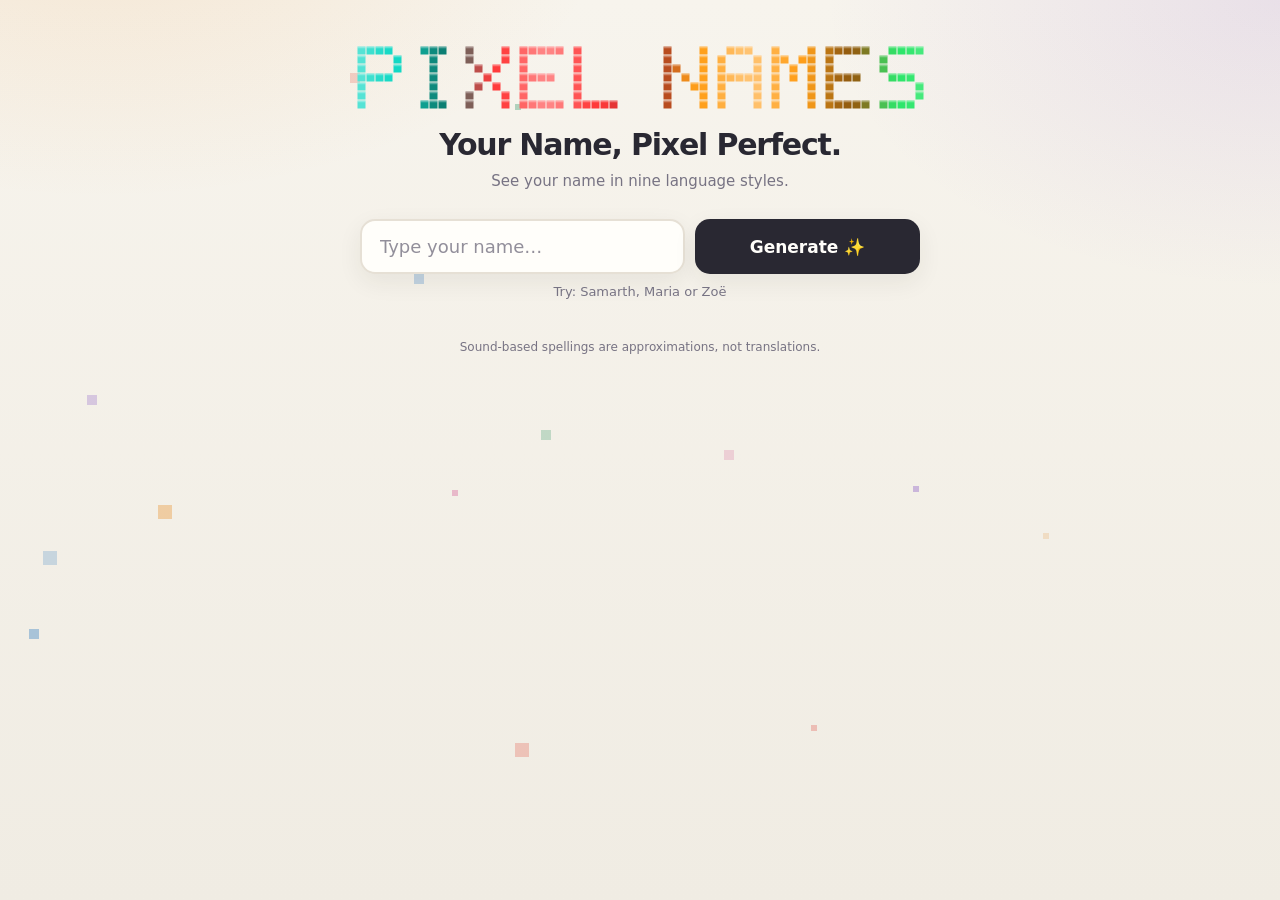
==== commit c7c96dd4: "Update lead paragraph to mention nine language styles" ====
--- a/index.html
+++ b/index.html
@@ -12,7 +12,7 @@
 <h1 class="sr">Pixel Names</h1>
 <canvas id="title" aria-hidden="true"></canvas>
 <p class="sub">Your Name, Pixel Perfect.</p>
-<p class="lead">See your name in seven writing systems.</p>
+<p class="lead">See your name in nine language styles.</p>
 <div class="box">
 <input id="name" type="text" maxlength="24" placeholder="Type your name…" autocomplete="off" aria-label="Your name">
 <button class="go" id="go">Generate ✨</button>
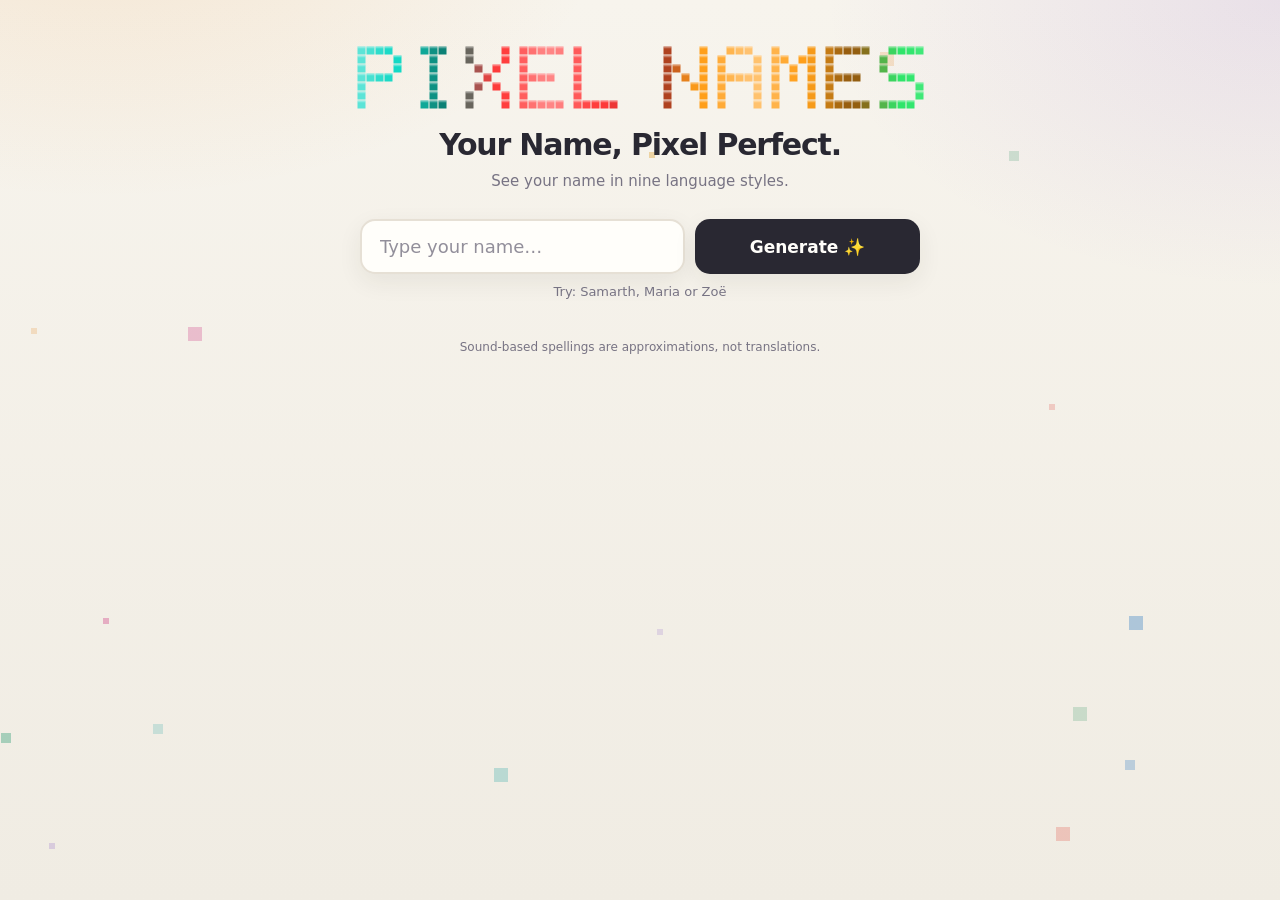
==== commit 060f2981: "Refactor HTML structure for clarity and organization" ====
--- a/index.html
+++ b/index.html
@@ -1,31 +1,43 @@
 <!DOCTYPE html>
 <html lang="en">
 <head>
-<meta charset="utf-8">
-<meta name="viewport" content="width=device-width, initial-scale=1, viewport-fit=cover">
-<title>Pixel Names – Your Name, Pixel Perfect</title>
-<link rel="stylesheet" href="style.css">
+  <meta charset="utf-8">
+  <meta name="viewport" content="width=device-width, initial-scale=1, viewport-fit=cover">
+  <title>Pixel Names – Your Name, Pixel Perfect</title>
+  <link rel="stylesheet" href="style.css">
 </head>
 <body>
-<main>
-<header>
-<h1 class="sr">Pixel Names</h1>
-<canvas id="title" aria-hidden="true"></canvas>
-<p class="sub">Your Name, Pixel Perfect.</p>
-<p class="lead">See your name in nine language styles.</p>
-<div class="box">
-<input id="name" type="text" maxlength="24" placeholder="Type your name…" autocomplete="off" aria-label="Your name">
-<button class="go" id="go">Generate ✨</button>
-</div>
-<p class="hint" id="hint">Try: Samarth, Maria or Zoë</p>
-</header>
-<section id="results" aria-live="polite">
-<div class="rh"><h2 id="rt"></h2><button class="all" id="all">⬇ Download all (one image)</button></div>
-<div class="grid" id="grid"></div>
-</section>
-<footer>Sound-based spellings are approximations, not translations.</footer>
-</main>
-<div id="toast"></div>
-<script src="script.js" defer></script>
+  <main>
+    <header>
+      <h1 class="sr">Pixel Names</h1>
+      <canvas id="title" aria-hidden="true"></canvas>
+      <p class="sub">Your Name, Pixel Perfect.</p>
+      <p class="lead">See your name in nine language styles.</p>
+
+      <div class="box">
+        <input id="name" type="text" maxlength="24"
+          placeholder="Type your name…" autocomplete="off"
+          aria-label="Your name">
+        <button class="go" id="go">Generate ✨</button>
+      </div>
+
+      <p class="hint" id="hint">Try: Samarth, Maria or Zoë</p>
+    </header>
+
+    <section id="results" aria-live="polite">
+      <div class="rh">
+        <h2 id="rt"></h2>
+        <button class="all" id="all">⬇ Download all (one image)</button>
+      </div>
+      <div class="grid" id="grid"></div>
+    </section>
+
+    <footer>
+      Sound-based spellings are approximations, not translations.
+    </footer>
+  </main>
+
+  <div id="toast"></div>
+  <script src="script.js" defer></script>
 </body>
 </html>
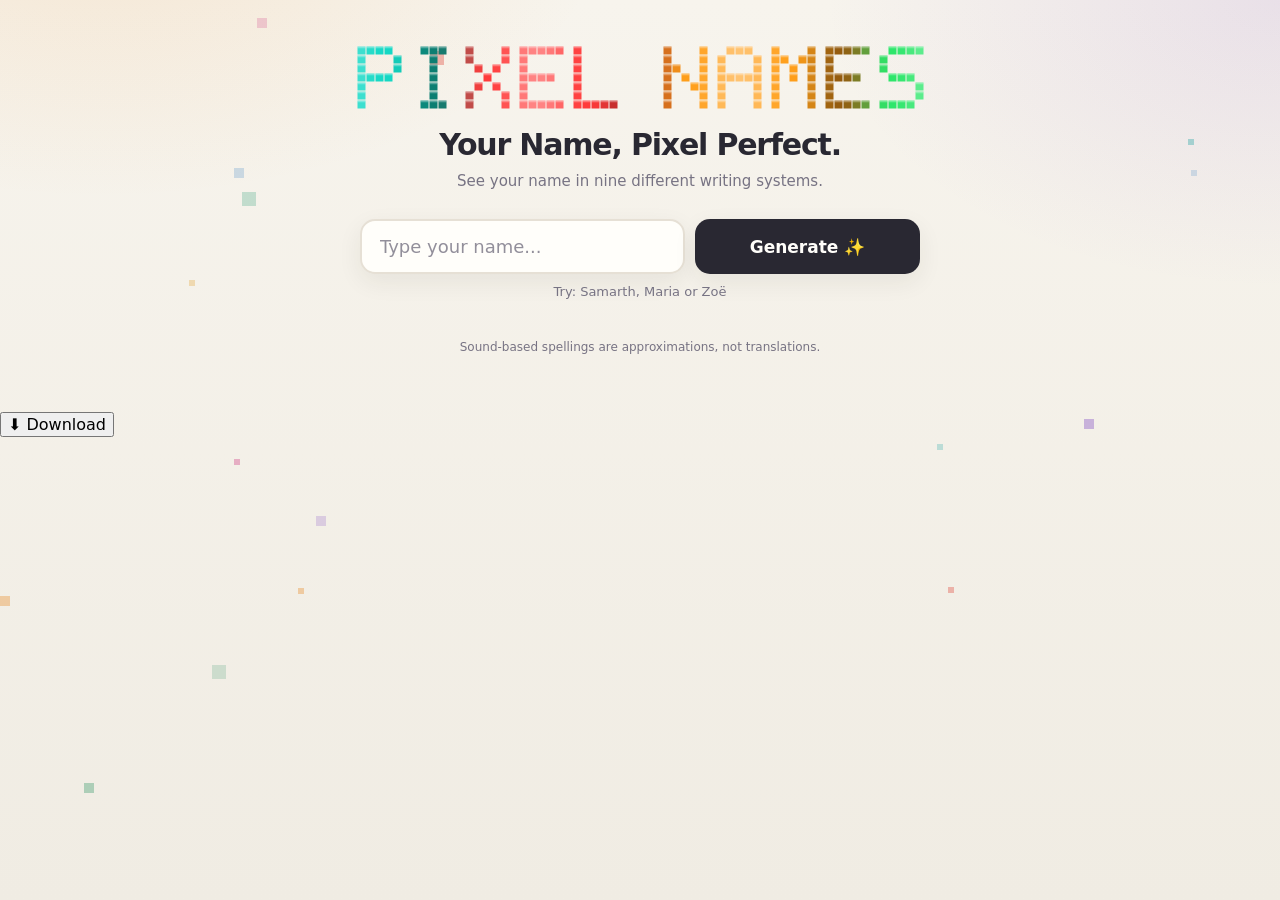
==== commit 53a51f7c: "Update HTML structure and content for clarity" ====
--- a/index.html
+++ b/index.html
@@ -1,34 +1,39 @@
 <!DOCTYPE html>
 <html lang="en">
 <head>
-  <meta charset="utf-8">
-  <meta name="viewport" content="width=device-width, initial-scale=1, viewport-fit=cover">
-  <title>Pixel Names – Your Name, Pixel Perfect</title>
+  <meta charset="UTF-8">
+  <meta name="viewport" content="width=device-width, initial-scale=1">
+  <title>Pixel Names - Your Name, Pixel Perfect</title>
   <link rel="stylesheet" href="style.css">
 </head>
 <body>
+
+  <div class="background-grid"></div>
+  <div class="pixel-background" id="pixelBackground"></div>
+
   <main>
     <header>
       <h1 class="sr">Pixel Names</h1>
-      <canvas id="title" aria-hidden="true"></canvas>
+      <canvas id="title"></canvas>
+
       <p class="sub">Your Name, Pixel Perfect.</p>
-      <p class="lead">See your name in nine language styles.</p>
+      <p class="lead">See your name in nine different writing systems.</p>
 
       <div class="box">
         <input id="name" type="text" maxlength="24"
-          placeholder="Type your name…" autocomplete="off"
-          aria-label="Your name">
+          placeholder="Type your name..." autocomplete="off">
         <button class="go" id="go">Generate ✨</button>
       </div>
 
       <p class="hint" id="hint">Try: Samarth, Maria or Zoë</p>
     </header>
 
-    <section id="results" aria-live="polite">
+    <section id="results">
       <div class="rh">
         <h2 id="rt"></h2>
-        <button class="all" id="all">⬇ Download all (one image)</button>
+        <button class="all" id="all">⬇ Download all</button>
       </div>
+
       <div class="grid" id="grid"></div>
     </section>
 
@@ -37,7 +42,20 @@
     </footer>
   </main>
 
+  <!-- Full-screen language viewer -->
+  <div id="fullscreen">
+    <div class="full-content">
+      <div class="full-language" id="fullLanguage"></div>
+      <div class="full-name" id="fullName"></div>
+      <div class="full-note" id="fullNote"></div>
+      <div class="full-art" id="fullArt"></div>
+    </div>
+
+    <button id="fullDownload">⬇ Download</button>
+  </div>
+
   <div id="toast"></div>
+
   <script src="script.js" defer></script>
 </body>
 </html>
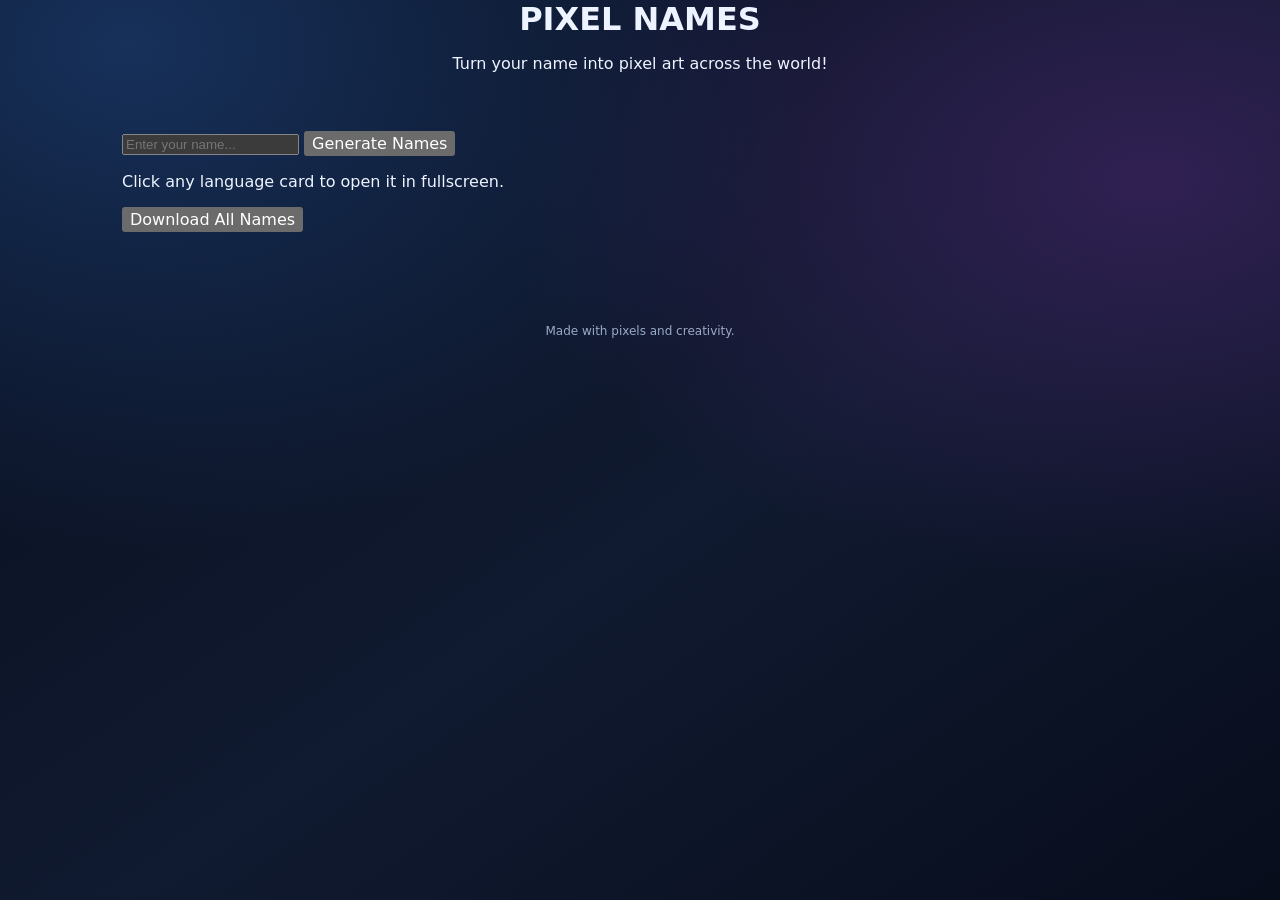
==== commit 7ce688eb: "Update index.html" ====
--- a/index.html
+++ b/index.html
@@ -1,61 +1,61 @@
+
 <!DOCTYPE html>
 <html lang="en">
 <head>
   <meta charset="UTF-8">
-  <meta name="viewport" content="width=device-width, initial-scale=1">
-  <title>Pixel Names - Your Name, Pixel Perfect</title>
+  <meta name="viewport" content="width=device-width, initial-scale=1.0">
+  <title>Pixel Names</title>
   <link rel="stylesheet" href="style.css">
 </head>
 <body>
 
-  <div class="background-grid"></div>
-  <div class="pixel-background" id="pixelBackground"></div>
+  <div class="background-pixels" id="backgroundPixels"></div>
+
+  <header>
+    <h1 id="title">PIXEL NAMES</h1>
+    <p class="subtitle">Turn your name into pixel art across the world!</p>
+  </header>
 
   <main>
-    <header>
-      <h1 class="sr">Pixel Names</h1>
-      <canvas id="title"></canvas>
-
-      <p class="sub">Your Name, Pixel Perfect.</p>
-      <p class="lead">See your name in nine different writing systems.</p>
-
-      <div class="box">
-        <input id="name" type="text" maxlength="24"
-          placeholder="Type your name..." autocomplete="off">
-        <button class="go" id="go">Generate ✨</button>
-      </div>
-
-      <p class="hint" id="hint">Try: Samarth, Maria or Zoë</p>
-    </header>
-
-    <section id="results">
-      <div class="rh">
-        <h2 id="rt"></h2>
-        <button class="all" id="all">⬇ Download all</button>
-      </div>
-
-      <div class="grid" id="grid"></div>
+    <section class="generator">
+      <input
+        type="text"
+        id="nameInput"
+        placeholder="Enter your name..."
+        maxlength="30"
+      >
+      <button id="generateBtn">Generate Names</button>
     </section>
 
-    <footer>
-      Sound-based spellings are approximations, not translations.
-    </footer>
+    <p class="instruction">
+      Click any language card to open it in fullscreen.
+    </p>
+
+    <section id="results" class="results"></section>
+
+    <button id="downloadAll" class="download-all">
+      Download All Names
+    </button>
   </main>
 
-  <!-- Full-screen language viewer -->
-  <div id="fullscreen">
-    <div class="full-content">
-      <div class="full-language" id="fullLanguage"></div>
-      <div class="full-name" id="fullName"></div>
-      <div class="full-note" id="fullNote"></div>
-      <div class="full-art" id="fullArt"></div>
+  <div id="fullscreen" class="fullscreen">
+    <div class="fullscreen-content">
+      <p id="fullLanguage" class="full-language"></p>
+      <h2 id="fullName"></h2>
+      <p id="fullNote" class="full-note"></p>
+
+      <canvas id="fullArt"></canvas>
+
+      <button id="fullDownload" class="full-download">
+        Download PNG
+      </button>
     </div>
-
-    <button id="fullDownload">⬇ Download</button>
   </div>
 
-  <div id="toast"></div>
+  <footer>
+    <p>Made with pixels and creativity.</p>
+  </footer>
 
-  <script src="script.js" defer></script>
+  <script src="script.js"></script>
 </body>
 </html>
--- a/style.css
+++ b/style.css
@@ -1,125 +1,449 @@
-/* Pixel Names — page styles */
+
 :root {
-  color-scheme: light;
-  --bg: #f7f4ed;
-  --surface: #fffefa;
-  --surface-soft: #f0ece3;
-  --text: #292832;
-  --muted: #777383;
-  --border: #e6e0d5;
-  --button: #292832;
-  --button-text: #fffefa;
-  --shadow: 0 8px 24px rgba(45, 39, 29, .07);
-  --shadow-hover: 0 14px 32px rgba(45, 39, 29, .13);
-}
-:root[data-theme="dark"] {
   color-scheme: dark;
-  --bg: #19181e;
-  --surface: #242229;
-  --surface-soft: #1d1c22;
-  --text: #f3efe8;
-  --muted: #aaa4b2;
-  --border: #393640;
-  --button: #f3efe8;
-  --button-text: #19181e;
-  --shadow: 0 8px 24px rgba(0, 0, 0, .2);
-  --shadow-hover: 0 14px 32px rgba(0, 0, 0, .32);
-}
-@media (prefers-color-scheme: dark) {
-  :root:not([data-theme="light"]) {
-    color-scheme: dark;
-    --bg: #19181e;
-    --surface: #242229;
-    --surface-soft: #1d1c22;
-    --text: #f3efe8;
-    --muted: #aaa4b2;
-    --border: #393640;
-    --button: #f3efe8;
-    --button-text: #19181e;
-    --shadow: 0 8px 24px rgba(0, 0, 0, .2);
-    --shadow-hover: 0 14px 32px rgba(0, 0, 0, .32);
-  }
-}
-* { box-sizing: border-box; }
-html { scroll-behavior: smooth; scroll-padding-top: 20px; }
+  --bg: #080d1c;
+  --surface: #111a30;
+  --surface-soft: #17223c;
+  --text: #edf4ff;
+  --muted: #9aaac5;
+  --border: #293b5c;
+  --accent: #45d9ff;
+  --purple: #a879ff;
+}
+
+* {
+  box-sizing: border-box;
+}
+
+html {
+  scroll-behavior: smooth;
+}
+
 body {
   margin: 0;
   min-height: 100vh;
-  padding: env(safe-area-inset-top, 0) 0 env(safe-area-inset-bottom, 0);
   color: var(--text);
   font-family: Inter, "Segoe UI", system-ui, sans-serif;
   background:
-    radial-gradient(850px 480px at 8% -10%, rgba(232, 150, 58, .15), transparent 60%),
-    radial-gradient(760px 480px at 100% 0%, rgba(139, 92, 199, .13), transparent 60%),
-    linear-gradient(180deg, var(--bg), var(--surface-soft));
+    radial-gradient(ellipse at 10% 5%, #17315b 0%, transparent 42%),
+    radial-gradient(ellipse at 90% 20%, #302052 0%, transparent 40%),
+    linear-gradient(145deg, #080d1c, #101a30 55%, #080d1c);
   background-attachment: fixed;
-}
-main { position: relative; z-index: 1; max-width: 1080px; margin: 0 auto; padding: 42px 22px 56px; }
-header { text-align: center; }
-.sr { position: absolute; width: 1px; height: 1px; padding: 0; margin: -1px; overflow: hidden; clip: rect(0,0,0,0); white-space: nowrap; border: 0; }
-#title { display: block; max-width: 100%; height: auto; margin: 0 auto; }
-.sub { margin: 14px 0 7px; font-size: clamp(22px, 4vw, 30px); line-height: 1.2; font-weight: 750; letter-spacing: -.04em; }
-.lead { max-width: 430px; margin: 0 auto; color: var(--muted); font-size: 15px; line-height: 1.55; }
-.box { display: flex; flex-wrap: wrap; gap: 10px; max-width: 560px; margin: 26px auto 0; }
+  overflow-x: hidden;
+}
+
+/* Computing grid background */
+.background-grid {
+  position: fixed;
+  inset: 0;
+  z-index: 0;
+  pointer-events: none;
+  opacity: .2;
+  background-image:
+    linear-gradient(rgba(69, 217, 255, .12) 1px, transparent 1px),
+    linear-gradient(90deg, rgba(69, 217, 255, .12) 1px, transparent 1px);
+  background-size: 36px 36px;
+  mask-image: linear-gradient(to bottom, black, transparent 90%);
+}
+
+/* Floating pixel squares */
+.pixel-background {
+  position: fixed;
+  inset: 0;
+  z-index: 0;
+  pointer-events: none;
+  overflow: hidden;
+}
+
+.pixel {
+  position: absolute;
+  width: 8px;
+  height: 8px;
+  background: var(--accent);
+  opacity: .35;
+  box-shadow: 0 0 12px currentColor;
+  animation: pixelFloat 6s ease-in-out infinite alternate;
+}
+
+@keyframes pixelFloat {
+  from { transform: translateY(0); opacity: .12; }
+  to { transform: translateY(-35px); opacity: .55; }
+}
+
+main {
+  position: relative;
+  z-index: 1;
+  max-width: 1080px;
+  margin: auto;
+  padding: 42px 22px 56px;
+}
+
+header {
+  text-align: center;
+}
+
+.sr {
+  position: absolute;
+  width: 1px;
+  height: 1px;
+  overflow: hidden;
+  clip: rect(0,0,0,0);
+}
+
+#title {
+  display: block;
+  max-width: 100%;
+  height: auto;
+  margin: auto;
+}
+
+.sub {
+  margin: 14px 0 7px;
+  font-size: clamp(22px, 4vw, 30px);
+  font-weight: 800;
+  letter-spacing: -.04em;
+}
+
+.lead {
+  max-width: 430px;
+  margin: auto;
+  color: var(--muted);
+  font-size: 15px;
+  line-height: 1.55;
+}
+
+.box {
+  display: flex;
+  flex-wrap: wrap;
+  gap: 10px;
+  max-width: 560px;
+  margin: 26px auto 0;
+}
+
 .box input {
-  flex: 1 1 240px; min-width: 0; padding: 15px 18px;
-  border: 2px solid var(--border); border-radius: 15px;
-  background: var(--surface); color: var(--text); box-shadow: var(--shadow);
-  font: inherit; font-size: 18px; outline: none;
-  transition: border-color .2s, box-shadow .2s, transform .2s;
-}
-.box input::placeholder { color: var(--muted); opacity: .8; }
-.box input:focus { border-color: #8a5cc7; box-shadow: 0 0 0 4px rgba(138, 92, 199, .13); }
-.box input.shake { animation: shake .35s; }
-@keyframes shake { 25% { transform: translateX(-5px); } 75% { transform: translateX(5px); } }
-button { font: inherit; cursor: pointer; }
+  flex: 1 1 240px;
+  min-width: 0;
+  padding: 15px 18px;
+  border: 1px solid var(--border);
+  border-radius: 13px;
+  background: #111a30;
+  color: var(--text);
+  font: inherit;
+  font-size: 17px;
+  outline: none;
+}
+
+.box input:focus {
+  border-color: var(--accent);
+  box-shadow: 0 0 0 3px rgba(69,217,255,.12);
+}
+
+button {
+  font: inherit;
+  cursor: pointer;
+}
+
 .go {
-  flex: 1 1 140px; padding: 15px 24px; border: 0; border-radius: 15px;
-  background: var(--button); color: var(--button-text); box-shadow: var(--shadow);
-  font-size: 17px; font-weight: 750;
-  transition: transform .2s, box-shadow .2s, opacity .2s;
-}
-.go:hover { transform: translateY(-3px); box-shadow: var(--shadow-hover); }
-.go:active { transform: translateY(0) scale(.98); }
-.go:focus-visible, .all:focus-visible, .dl:focus-visible { outline: 3px solid #8a5cc7; outline-offset: 3px; }
-.hint { min-height: 20px; margin: 10px 0 0; color: var(--muted); font-size: 13px; }
-#results { display: none; margin-top: 42px; }
-.rh { display: flex; flex-wrap: wrap; align-items: center; justify-content: space-between; gap: 12px; margin-bottom: 17px; }
-.rh h2 { margin: 0; font-size: 21px; letter-spacing: -.02em; }
-.all { padding: 10px 15px; border: 1px solid var(--border); border-radius: 12px; background: var(--surface); color: var(--text); font-size: 14px; font-weight: 700; transition: transform .2s, background .2s, box-shadow .2s; }
-.all:hover { transform: translateY(-2px); background: var(--surface-soft); box-shadow: var(--shadow); }
-.grid { display: grid; grid-template-columns: repeat(auto-fit, minmax(min(100%, 310px), 1fr)); gap: 17px; }
+  flex: 1 1 140px;
+  padding: 15px 24px;
+  border: 0;
+  border-radius: 13px;
+  color: #061321;
+  background: linear-gradient(110deg, #45d9ff, #a879ff);
+  font-size: 16px;
+  font-weight: 800;
+  transition: transform .2s, box-shadow .2s;
+}
+
+.go:hover {
+  transform: translateY(-3px);
+  box-shadow: 0 8px 25px rgba(69,217,255,.2);
+}
+
+.hint {
+  min-height: 20px;
+  margin-top: 10px;
+  color: var(--muted);
+  font-size: 13px;
+}
+
+#results {
+  display: none;
+  margin-top: 42px;
+}
+
+.rh {
+  display: flex;
+  flex-wrap: wrap;
+  align-items: center;
+  justify-content: space-between;
+  gap: 12px;
+  margin-bottom: 17px;
+}
+
+.rh h2 {
+  margin: 0;
+  font-size: 21px;
+}
+
+.all {
+  padding: 10px 15px;
+  border: 1px solid var(--border);
+  border-radius: 11px;
+  background: var(--surface);
+  color: var(--text);
+  font-size: 14px;
+  font-weight: 700;
+}
+
+.all:hover {
+  border-color: var(--accent);
+}
+
+.grid {
+  display: grid;
+  grid-template-columns: repeat(auto-fit, minmax(min(100%, 300px), 1fr));
+  gap: 17px;
+}
+
 .card {
-  display: flex; flex-direction: column; gap: 11px; padding: 17px;
-  border: 1px solid var(--border); border-radius: 20px;
-  background: var(--surface); box-shadow: var(--shadow);
-  transition: transform .22s ease, box-shadow .22s ease, border-color .22s ease;
-}
-.card:hover { transform: translateY(-5px); box-shadow: var(--shadow-hover); border-color: rgba(138, 92, 199, .45); }
-.ch { display: flex; align-items: center; gap: 9px; }
-.dot { width: 11px; height: 11px; flex: 0 0 11px; border-radius: 4px; }
-.ln { font-size: 16px; font-weight: 750; }
-.nat { color: var(--muted); font-size: 14px; }
-.art { display: grid; place-items: center; min-height: 132px; padding: 8px; overflow: hidden; border-radius: 14px; background: var(--surface-soft); }
-.art canvas { display: block; max-width: 100%; }
-.txt { overflow-wrap: anywhere; text-align: center; font-size: 21px; font-weight: 700; }
-.note { margin-top: -5px; color: var(--muted); text-align: center; font-size: 12px; line-height: 1.4; }
-.dl { width: 100%; padding: 11px; border: 1px solid var(--border); border-radius: 11px; background: transparent; color: var(--text); font-weight: 700; transition: background .2s, transform .2s, border-color .2s; }
-.dl:hover { transform: translateY(-2px); border-color: var(--text); background: var(--surface-soft); }
-footer { max-width: 540px; margin: 34px auto 0; color: var(--muted); text-align: center; font-size: 12px; line-height: 1.5; }
-#toast { position: fixed; z-index: 9; left: 50%; bottom: calc(22px + env(safe-area-inset-bottom, 0px)); padding: 11px 17px; border-radius: 12px; background: var(--button); color: var(--button-text); font-size: 14px; opacity: 0; pointer-events: none; transform: translate(-50%, 20px); transition: opacity .25s, transform .25s; }
-#toast.on { opacity: 1; transform: translate(-50%, 0); }
-.deco { position: fixed; z-index: 0; pointer-events: none; opacity: .28; animation: float 4s ease-in-out infinite alternate; }
-@keyframes float { to { transform: translateY(-35px); } }
+  display: flex;
+  flex-direction: column;
+  gap: 11px;
+  padding: 17px;
+  border: 1px solid var(--border);
+  border-radius: 17px;
+  background: linear-gradient(145deg, #15213a, #0d172b);
+  box-shadow: 0 8px 25px rgba(0,0,0,.2);
+  cursor: pointer;
+  transition: transform .22s, border-color .22s, box-shadow .22s;
+}
+
+.card:hover {
+  transform: translateY(-5px);
+  border-color: var(--accent);
+  box-shadow: 0 12px 30px rgba(69,217,255,.12);
+}
+
+.ch {
+  display: flex;
+  align-items: center;
+  gap: 9px;
+}
+
+.dot {
+  width: 11px;
+  height: 11px;
+  flex: 0 0 11px;
+  border-radius: 3px;
+}
+
+.ln {
+  font-size: 16px;
+  font-weight: 750;
+}
+
+.nat {
+  color: var(--muted);
+  font-size: 14px;
+}
+
+.art {
+  display: grid;
+  place-items: center;
+  min-height: 132px;
+  padding: 8px;
+  overflow: hidden;
+  border-radius: 12px;
+  background: #0b1427;
+}
+
+.art canvas {
+  display: block;
+  max-width: 100%;
+}
+
+.txt {
+  overflow-wrap: anywhere;
+  text-align: center;
+  font-size: 21px;
+  font-weight: 700;
+}
+
+.note {
+  margin-top: -5px;
+  color: var(--muted);
+  text-align: center;
+  font-size: 12px;
+}
+
+.dl {
+  width: 100%;
+  padding: 11px;
+  border: 1px solid var(--border);
+  border-radius: 10px;
+  background: transparent;
+  color: var(--text);
+  font-weight: 700;
+}
+
+.dl:hover {
+  border-color: var(--accent);
+  background: rgba(69,217,255,.08);
+}
+
+footer {
+  max-width: 540px;
+  margin: 34px auto 0;
+  color: var(--muted);
+  text-align: center;
+  font-size: 12px;
+  line-height: 1.5;
+}
+
+/* Full-screen language card */
+#fullscreen {
+  position: fixed;
+  inset: 0;
+  z-index: 20;
+  display: none;
+  align-items: center;
+  justify-content: center;
+  padding: 25px;
+  background:
+    radial-gradient(ellipse at 50% 40%, #1b3154, transparent 65%),
+    #070d1b;
+}
+
+#fullscreen.active {
+  display: flex;
+  animation: fullFade .25s ease;
+}
+
+@keyframes fullFade {
+  from { opacity: 0; }
+  to { opacity: 1; }
+}
+
+.full-content {
+  width: 100%;
+  text-align: center;
+  animation: fullRise .35s ease;
+}
+
+@keyframes fullRise {
+  from { transform: scale(.94); opacity: 0; }
+  to { transform: scale(1); opacity: 1; }
+}
+
+.full-language {
+  color: var(--accent);
+  font-size: 18px;
+  font-weight: 800;
+  letter-spacing: .12em;
+  text-transform: uppercase;
+}
+
+.full-name {
+  margin-top: 22px;
+  font-size: clamp(30px, 7vw, 60px);
+  font-weight: 800;
+  overflow-wrap: anywhere;
+}
+
+.full-note {
+  margin-top: 12px;
+  color: var(--muted);
+  font-size: 14px;
+}
+
+.full-art {
+  display: flex;
+  align-items: center;
+  justify-content: center;
+  width: 100%;
+  min-height: 150px;
+  margin-top: 35px;
+  overflow: hidden;
+}
+
+.full-art canvas {
+  display: block;
+  max-width: 100%;
+  height: auto;
+}
+
+#fullDownload {
+  position: fixed;
+  right: 22px;
+  bottom: calc(22px + env(safe-area-inset-bottom, 0px));
+  padding: 11px 17px;
+  border: 1px solid rgba(69,217,255,.5);
+  border-radius: 12px;
+  background: #142440;
+  color: white;
+  font-size: 13px;
+  font-weight: 750;
+  box-shadow: 0 5px 20px rgba(0,0,0,.3);
+}
+
+#fullDownload:hover {
+  background: #20395f;
+}
+
+#toast {
+  position: fixed;
+  z-index: 30;
+  left: 50%;
+  bottom: 22px;
+  padding: 11px 17px;
+  border-radius: 10px;
+  background: #45d9ff;
+  color: #061321;
+  font-size: 14px;
+  font-weight: 700;
+  opacity: 0;
+  pointer-events: none;
+  transform: translate(-50%, 15px);
+  transition: .25s;
+}
+
+#toast.on {
+  opacity: 1;
+  transform: translate(-50%, 0);
+}
+
 @media (max-width: 520px) {
-  main { padding: 28px 15px 42px; }
-  .box { margin-top: 21px; }
-  .go { flex-basis: 100%; }
-  .rh { align-items: stretch; }
-  .all { width: 100%; }
-  .grid { gap: 13px; }
-  .card { padding: 14px; }
-}
+  main {
+    padding: 28px 15px 42px;
+  }
+
+  .go {
+    flex-basis: 100%;
+  }
+
+  .rh {
+    align-items: stretch;
+  }
+
+  .all {
+    width: 100%;
+  }
+
+  .card {
+    padding: 14px;
+  }
+
+  #fullDownload {
+    right: 16px;
+    bottom: calc(16px + env(safe-area-inset-bottom, 0px));
+  }
+}
+
 @media (prefers-reduced-motion: reduce) {
-  *, *::before, *::after { scroll-behavior: auto !important; animation-duration: .01ms !important; animation-iteration-count: 1 !important; transition-duration: .01ms !important; }
-}
+  *, *::before, *::after {
+    animation-duration: .01ms !important;
+    animation-iteration-count: 1 !important;
+    transition-duration: .01ms !important;
+  }
+}
